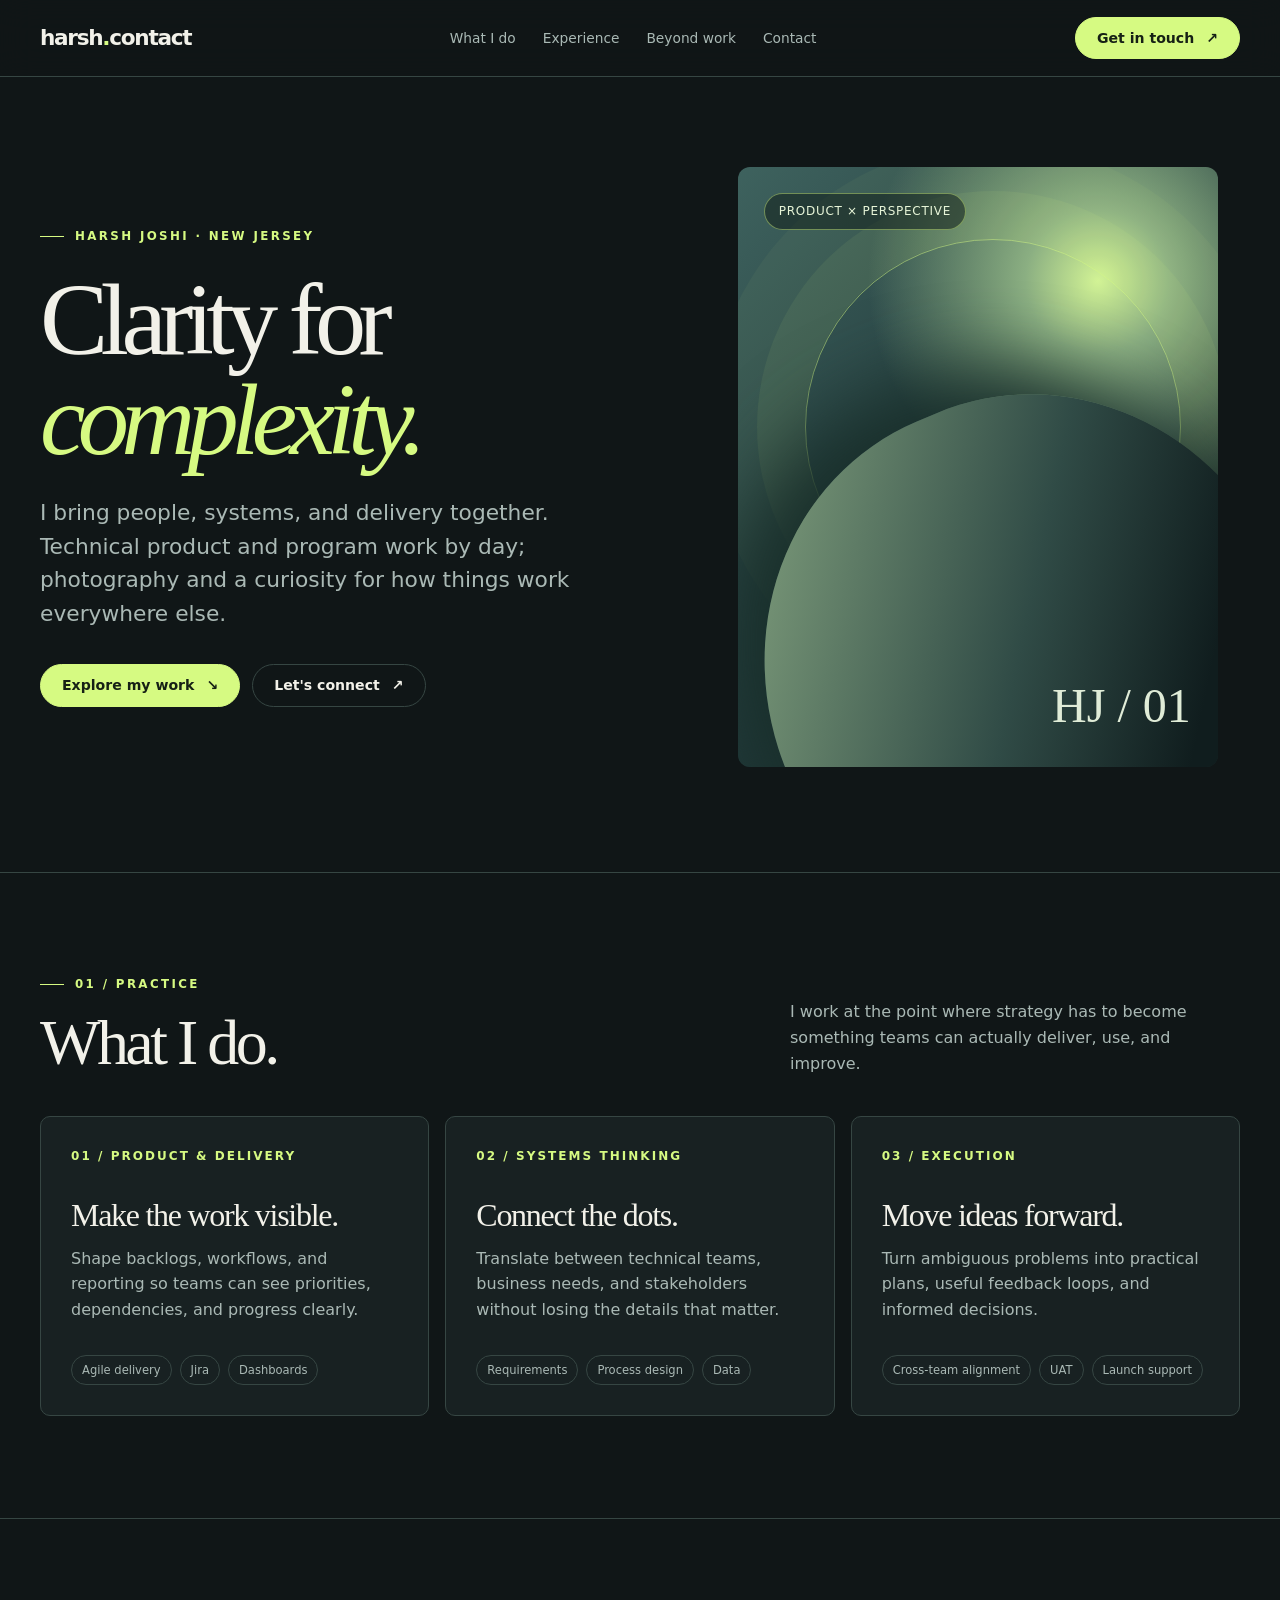
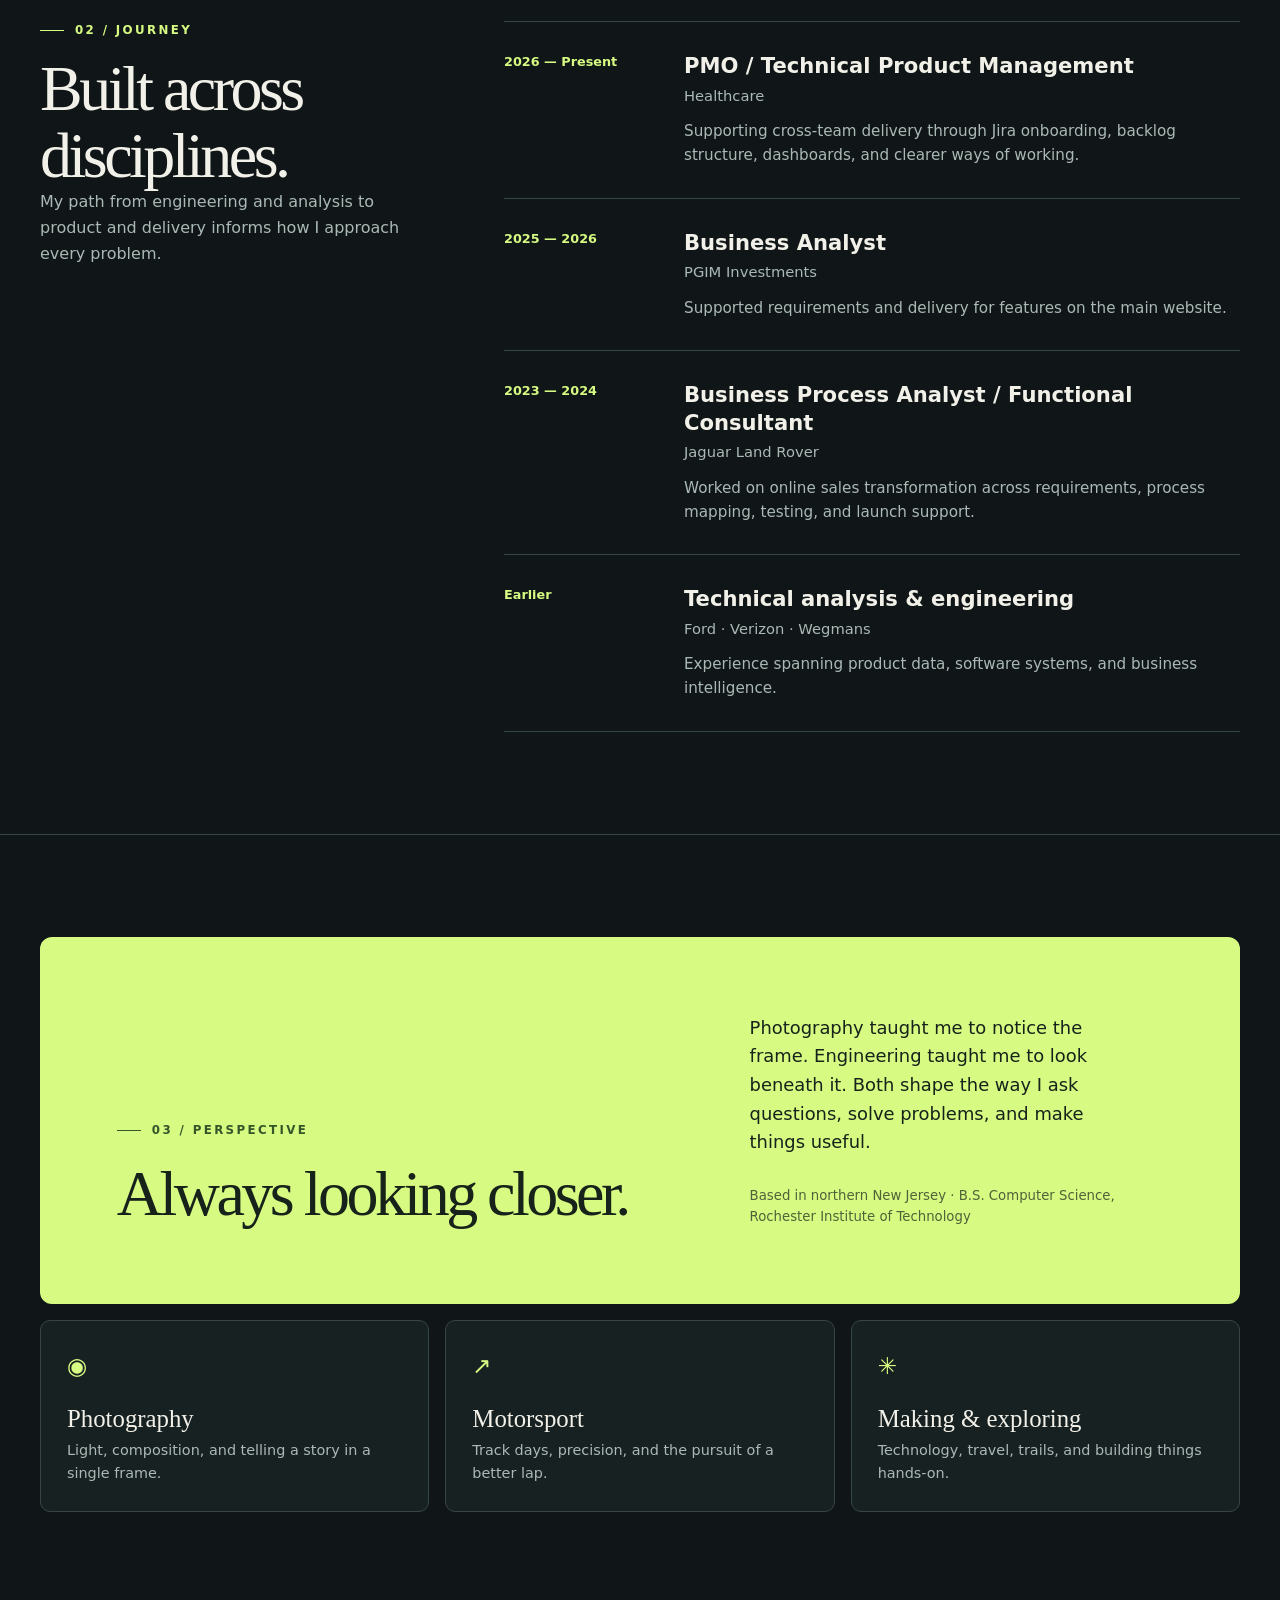
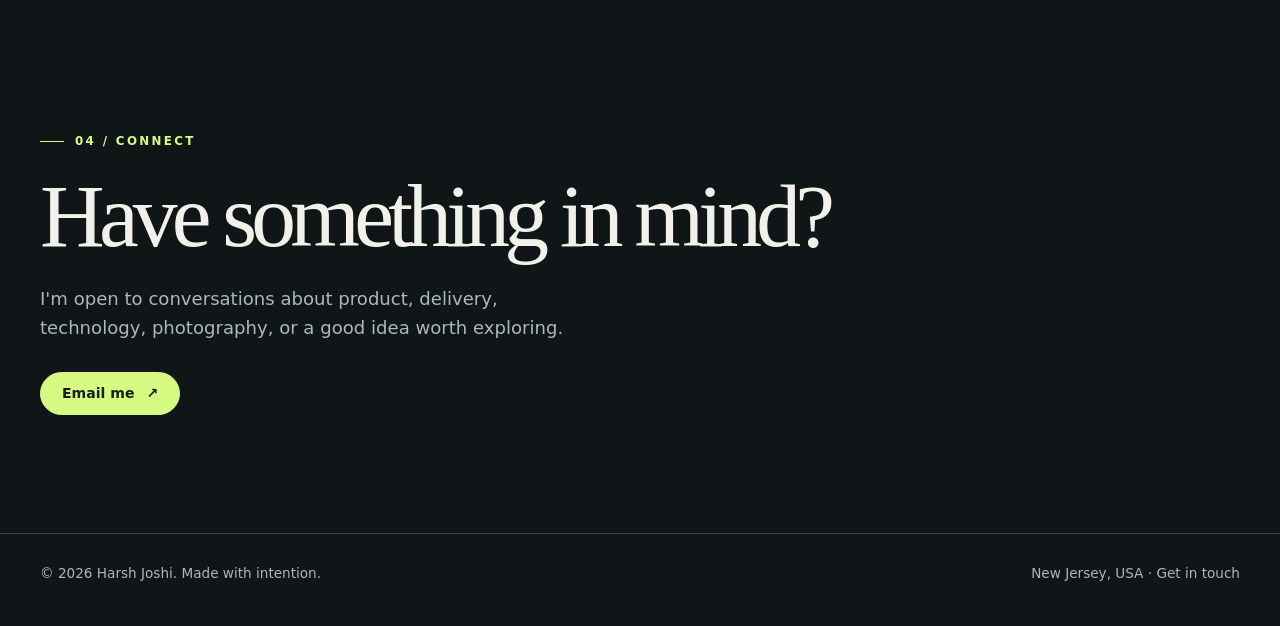
==== index.html @ be3b0f51 "Build responsive personal portfolio" ====
<!doctype html>
<html lang="en">
<head>
  <meta charset="utf-8">
  <meta name="viewport" content="width=device-width, initial-scale=1">
  <meta name="theme-color" content="#101617">
  <meta name="description" content="Harsh Joshi is a technical product and delivery professional who connects complex systems, people, and practical outcomes.">
  <meta property="og:title" content="Harsh Joshi — Product, systems & perspective">
  <meta property="og:description" content="Technical product, delivery, and a photographer's eye.">
  <meta property="og:type" content="website">
  <link rel="canonical" href="https://harsh.contact/">
  <title>Harsh Joshi — Product, systems & perspective</title>
  <style>
    :root{color-scheme:dark;--bg:#101617;--panel:#182122;--panel2:#1d2929;--ink:#f2f1e9;--muted:#aab9b5;--line:#364643;--accent:#d6fa82;--accentInk:#162015;--serif:Georgia, 'Times New Roman',serif}
    *{box-sizing:border-box}html{scroll-behavior:smooth}body{margin:0;background:var(--bg);color:var(--ink);font:16px/1.6 Inter,ui-sans-serif,system-ui,-apple-system,BlinkMacSystemFont,"Segoe UI",sans-serif}::selection{background:var(--accent);color:var(--accentInk)}
    a{color:inherit;text-decoration:none}a:focus-visible,button:focus-visible{outline:3px solid var(--accent);outline-offset:4px}button{font:inherit}.wrap{width:min(1200px,calc(100% - 48px));margin:auto}.skip{position:absolute;left:12px;top:-100px;background:var(--accent);color:var(--accentInk);padding:10px;z-index:20}.skip:focus{top:12px}
    header{position:sticky;top:0;z-index:10;background:color-mix(in srgb,var(--bg) 88%,transparent);backdrop-filter:blur(16px);border-bottom:1px solid var(--line)}.nav{height:76px;display:flex;align-items:center;justify-content:space-between;gap:24px}.brand{font-weight:800;letter-spacing:-.06em;font-size:1.35rem;white-space:nowrap}.brand span{color:var(--accent)}nav{display:flex;align-items:center;gap:27px}nav a{font-size:.86rem;color:var(--muted);transition:color .2s}nav a:hover,nav a[aria-current]{color:var(--ink)}.nav-cta,.button{display:inline-flex;align-items:center;justify-content:center;gap:12px;border:1px solid var(--accent);background:var(--accent);color:var(--accentInk);border-radius:100px;padding:12px 21px;font-size:.88rem;font-weight:750;line-height:1.2;transition:transform .2s,background .2s}.nav-cta:hover,.button:hover{transform:translateY(-2px);background:#e7ffad}.ghost{background:transparent;color:var(--ink);border-color:var(--line)}.ghost:hover{background:var(--panel2)}
    .hero{min-height:690px;display:grid;grid-template-columns:1.1fr .9fr;align-items:center;gap:7%;padding:90px 0 105px}.eyebrow{display:flex;align-items:center;gap:11px;color:var(--accent);text-transform:uppercase;font-size:.74rem;font-weight:800;letter-spacing:.2em}.eyebrow:before{content:"";width:24px;height:1px;background:currentColor}.hero h1{font-family:var(--serif);font-size:clamp(4rem,8vw,8.3rem);line-height:.97;font-weight:400;letter-spacing:-.075em;margin:24px 0 27px}.hero h1 em{color:var(--accent);font-weight:400}.lead{font-size:clamp(1.08rem,1.7vw,1.36rem);line-height:1.55;max-width:590px;color:var(--muted);margin:0 0 33px}.actions{display:flex;flex-wrap:wrap;gap:12px}.hero-art{position:relative;aspect-ratio:4/5;max-height:600px;overflow:hidden;border-radius:12px;background:radial-gradient(circle at 75% 19%,#d2f395 0,#8baf82 12%,transparent 38%),linear-gradient(135deg,#3e625e,#223a3b 55%,#172525)}.hero-art:before{content:"";position:absolute;width:78%;aspect-ratio:1;border:1px solid #d6fa8280;border-radius:50%;top:12%;left:14%;box-shadow:0 0 0 48px #d6fa8210,0 0 0 96px #d6fa820a}.hero-art:after{content:"";position:absolute;inset:38% -18% -33% 7%;transform:rotate(-23deg);border-radius:48% 48% 0 0;background:linear-gradient(125deg,#8cab85,#304b46 47%,#101d1e 72%);box-shadow:-28px -35px 80px #192f2b}.art-label{position:absolute;z-index:2;left:26px;top:26px;border:1px solid #d6fa8270;border-radius:100px;background:#14231e90;padding:8px 14px;color:#e7f5d8;font-size:.75rem;letter-spacing:.06em}.art-number{position:absolute;z-index:2;right:27px;bottom:22px;color:#e0ecd7;font-family:var(--serif);font-size:3rem}
    .section{padding:102px 0;border-top:1px solid var(--line)}.section-head{display:flex;justify-content:space-between;align-items:end;gap:30px;margin-bottom:40px}.section h2{font:400 clamp(2.9rem,5vw,5.4rem)/1.05 var(--serif);letter-spacing:-.055em;margin:15px 0 0}.section-intro{max-width:450px;color:var(--muted);margin:0}.grid{display:grid;grid-template-columns:repeat(3,1fr);gap:16px}.card{background:var(--panel);border:1px solid var(--line);border-radius:10px;padding:30px;min-height:300px;display:flex;flex-direction:column}.card .index{color:var(--accent);font-size:.75rem;letter-spacing:.17em;font-weight:800}.card h3{font:400 2rem/1.1 var(--serif);letter-spacing:-.04em;margin:32px 0 12px}.card p{color:var(--muted);margin:0}.tags{display:flex;flex-wrap:wrap;gap:8px;margin-top:auto;padding-top:22px}.tag{border:1px solid var(--line);border-radius:30px;padding:5px 10px;color:var(--muted);font-size:.72rem}
    .experience{display:grid;grid-template-columns:1fr 2fr;gap:8%}.experience .section-head{display:block}.timeline{border-top:1px solid var(--line)}.role{display:grid;grid-template-columns:160px 1fr;gap:20px;padding:30px 0;border-bottom:1px solid var(--line)}.role small{color:var(--accent);font-size:.8rem;font-weight:700}.role h3{font-size:1.32rem;line-height:1.3;margin:0 0 4px}.role .org{color:var(--muted);font-size:.92rem}.role p{color:var(--muted);margin:12px 0 0;font-size:.95rem}
    .perspective{background:#d6fa82;color:#17221a;border-radius:12px;padding:clamp(34px,6vw,80px);display:grid;grid-template-columns:1.15fr .85fr;gap:7%;align-items:end}.perspective .eyebrow{color:#36562a}.perspective h2{margin:20px 0 0}.perspective p{font-size:1.12rem;max-width:390px;margin:0}.perspective .small{font-size:.83rem;margin-top:28px;opacity:.7}.interests{display:grid;grid-template-columns:repeat(3,1fr);gap:16px;margin-top:16px}.interest{border:1px solid var(--line);border-radius:10px;padding:26px;min-height:190px;background:var(--panel)}.interest span{color:var(--accent);font-size:1.45rem}.interest h3{font:400 1.55rem var(--serif);margin:21px 0 6px}.interest p{font-size:.9rem;color:var(--muted);margin:0}
    .contact{padding:118px 0}.contact h2{font:400 clamp(3.5rem,7vw,7.5rem)/1 var(--serif);letter-spacing:-.065em;margin:20px 0 24px;max-width:800px}.contact p{color:var(--muted);max-width:530px;font-size:1.13rem;margin-bottom:29px}footer{border-top:1px solid var(--line);padding:29px 0 42px;color:var(--muted);font-size:.85rem}.foot{display:flex;justify-content:space-between;gap:20px}.foot a:hover{text-decoration:underline}.menu{display:none;background:none;border:1px solid var(--line);color:var(--ink);border-radius:6px;padding:8px 11px}
    @media(max-width:900px){.hero{grid-template-columns:1fr  .8fr;gap:4%;min-height:0}.hero h1{font-size:clamp(3.7rem,8vw,6rem)}.experience{grid-template-columns:1fr;gap:25px}.section-head{align-items:start}.grid{grid-template-columns:1fr 1fr}.grid .card:last-child{grid-column:span 2;min-height:220px}.perspective{grid-template-columns:1fr}.perspective p{max-width:650px}}
    @media(max-width:680px){.wrap{width:min(100% - 36px,1200px)}.nav{height:68px}.menu{display:block}nav{display:none;position:absolute;top:68px;left:0;right:0;background:var(--bg);padding:18px;border-bottom:1px solid var(--line);flex-direction:column;align-items:stretch;gap:0}nav.open{display:flex}nav a{padding:11px}.nav-cta{display:none}.hero{display:flex;flex-direction:column;align-items:stretch;gap:48px;padding:65px 0 75px}.hero h1{font-size:clamp(4rem,14vw,6rem)}.hero-art{width:100%;max-height:430px;aspect-ratio:1.25}.section{padding:70px 0}.section-head{display:block}.section-intro{margin-top:18px}.grid,.interests{grid-template-columns:1fr}.grid .card:last-child{grid-column:auto}.card{min-height:270px}.role{grid-template-columns:1fr;gap:5px}.perspective{padding:35px 25px}.contact{padding:82px 0}.foot{flex-direction:column}.interest{min-height:0}}
    @media(prefers-reduced-motion:reduce){html{scroll-behavior:auto}*,*:before,*:after{transition:none!important;animation:none!important}}
  </style>
</head>
<body>
  <a class="skip" href="#main">Skip to content</a>
  <header><div class="wrap nav"><a class="brand" href="#top" aria-label="Harsh Joshi home">harsh<span>.</span>contact</a><button class="menu" type="button" aria-label="Open navigation" aria-expanded="false" aria-controls="site-nav">Menu</button><nav id="site-nav" aria-label="Main navigation"><a href="#work">What I do</a><a href="#experience">Experience</a><a href="#about">Beyond work</a><a href="#contact">Contact</a></nav><a class="nav-cta" href="mailto:harshisawesome@gmail.com">Get in touch <span aria-hidden="true">↗</span></a></div></header>
  <main id="main">
    <div class="wrap hero" id="top"><div><div class="eyebrow">Harsh Joshi · New Jersey</div><h1>Clarity for<br><em>complexity.</em></h1><p class="lead">I bring people, systems, and delivery together. Technical product and program work by day; photography and a curiosity for how things work everywhere else.</p><div class="actions"><a class="button" href="#work">Explore my work <span aria-hidden="true">↘</span></a><a class="button ghost" href="#contact">Let's connect <span aria-hidden="true">↗</span></a></div></div><div class="hero-art" role="img" aria-label="Abstract green landscape of layered forms and light"><span class="art-label">PRODUCT × PERSPECTIVE</span><span class="art-number">HJ / 01</span></div></div>
    <section class="section" id="work"><div class="wrap"><div class="section-head"><div><div class="eyebrow">01 / Practice</div><h2>What I do.</h2></div><p class="section-intro">I work at the point where strategy has to become something teams can actually deliver, use, and improve.</p></div><div class="grid">
      <article class="card"><span class="index">01 / PRODUCT & DELIVERY</span><h3>Make the work visible.</h3><p>Shape backlogs, workflows, and reporting so teams can see priorities, dependencies, and progress clearly.</p><div class="tags"><span class="tag">Agile delivery</span><span class="tag">Jira</span><span class="tag">Dashboards</span></div></article>
      <article class="card"><span class="index">02 / SYSTEMS THINKING</span><h3>Connect the dots.</h3><p>Translate between technical teams, business needs, and stakeholders without losing the details that matter.</p><div class="tags"><span class="tag">Requirements</span><span class="tag">Process design</span><span class="tag">Data</span></div></article>
      <article class="card"><span class="index">03 / EXECUTION</span><h3>Move ideas forward.</h3><p>Turn ambiguous problems into practical plans, useful feedback loops, and informed decisions.</p><div class="tags"><span class="tag">Cross-team alignment</span><span class="tag">UAT</span><span class="tag">Launch support</span></div></article>
    </div></div></section>
    <section class="section" id="experience"><div class="wrap experience"><div class="section-head"><div class="eyebrow">02 / Journey</div><h2>Built across disciplines.</h2><p class="section-intro">My path from engineering and analysis to product and delivery informs how I approach every problem.</p></div><div class="timeline">
      <article class="role"><small>2026 — Present</small><div><h3>PMO / Technical Product Management</h3><div class="org">Healthcare</div><p>Supporting cross-team delivery through Jira onboarding, backlog structure, dashboards, and clearer ways of working.</p></div></article>
      <article class="role"><small>2025 — 2026</small><div><h3>Business Analyst</h3><div class="org">PGIM Investments</div><p>Supported requirements and delivery for features on the main website.</p></div></article>
      <article class="role"><small>2023 — 2024</small><div><h3>Business Process Analyst / Functional Consultant</h3><div class="org">Jaguar Land Rover</div><p>Worked on online sales transformation across requirements, process mapping, testing, and launch support.</p></div></article>
      <article class="role"><small>Earlier</small><div><h3>Technical analysis & engineering</h3><div class="org">Ford · Verizon · Wegmans</div><p>Experience spanning product data, software systems, and business intelligence.</p></div></article>
    </div></div></section>
    <section class="section" id="about"><div class="wrap"><div class="perspective"><div><div class="eyebrow">03 / Perspective</div><h2>Always looking closer.</h2></div><div><p>Photography taught me to notice the frame. Engineering taught me to look beneath it. Both shape the way I ask questions, solve problems, and make things useful.</p><p class="small">Based in northern New Jersey · B.S. Computer Science, Rochester Institute of Technology</p></div></div><div class="interests"><div class="interest"><span aria-hidden="true">◉</span><h3>Photography</h3><p>Light, composition, and telling a story in a single frame.</p></div><div class="interest"><span aria-hidden="true">↗</span><h3>Motorsport</h3><p>Track days, precision, and the pursuit of a better lap.</p></div><div class="interest"><span aria-hidden="true">✳</span><h3>Making & exploring</h3><p>Technology, travel, trails, and building things hands-on.</p></div></div></div></section>
    <section class="contact wrap" id="contact"><div class="eyebrow">04 / Connect</div><h2>Have something in mind?</h2><p>I'm open to conversations about product, delivery, technology, photography, or a good idea worth exploring.</p><a class="button" href="mailto:harshisawesome@gmail.com?subject=Hello%20Harsh">Email me <span aria-hidden="true">↗</span></a></section>
  </main>
  <footer><div class="wrap foot"><span>© <span id="year">2026</span> Harsh Joshi. Made with intention.</span><span>New Jersey, USA · <a href="mailto:harshisawesome@gmail.com">Get in touch</a></span></div></footer>
  <script>
    document.getElementById('year').textContent = new Date().getFullYear();
    const toggle = document.querySelector('.menu');
    const nav = document.querySelector('#site-nav');
    toggle.addEventListener('click', () => { const open = !nav.classList.contains('open'); nav.classList.toggle('open', open); toggle.setAttribute('aria-expanded', String(open)); toggle.setAttribute('aria-label', open ? 'Close navigation' : 'Open navigation'); });
    nav.addEventListener('click', e => { if (e.target.closest('a')) { nav.classList.remove('open'); toggle.setAttribute('aria-expanded', 'false'); toggle.setAttribute('aria-label', 'Open navigation'); } });
  </script>
</body>
</html>
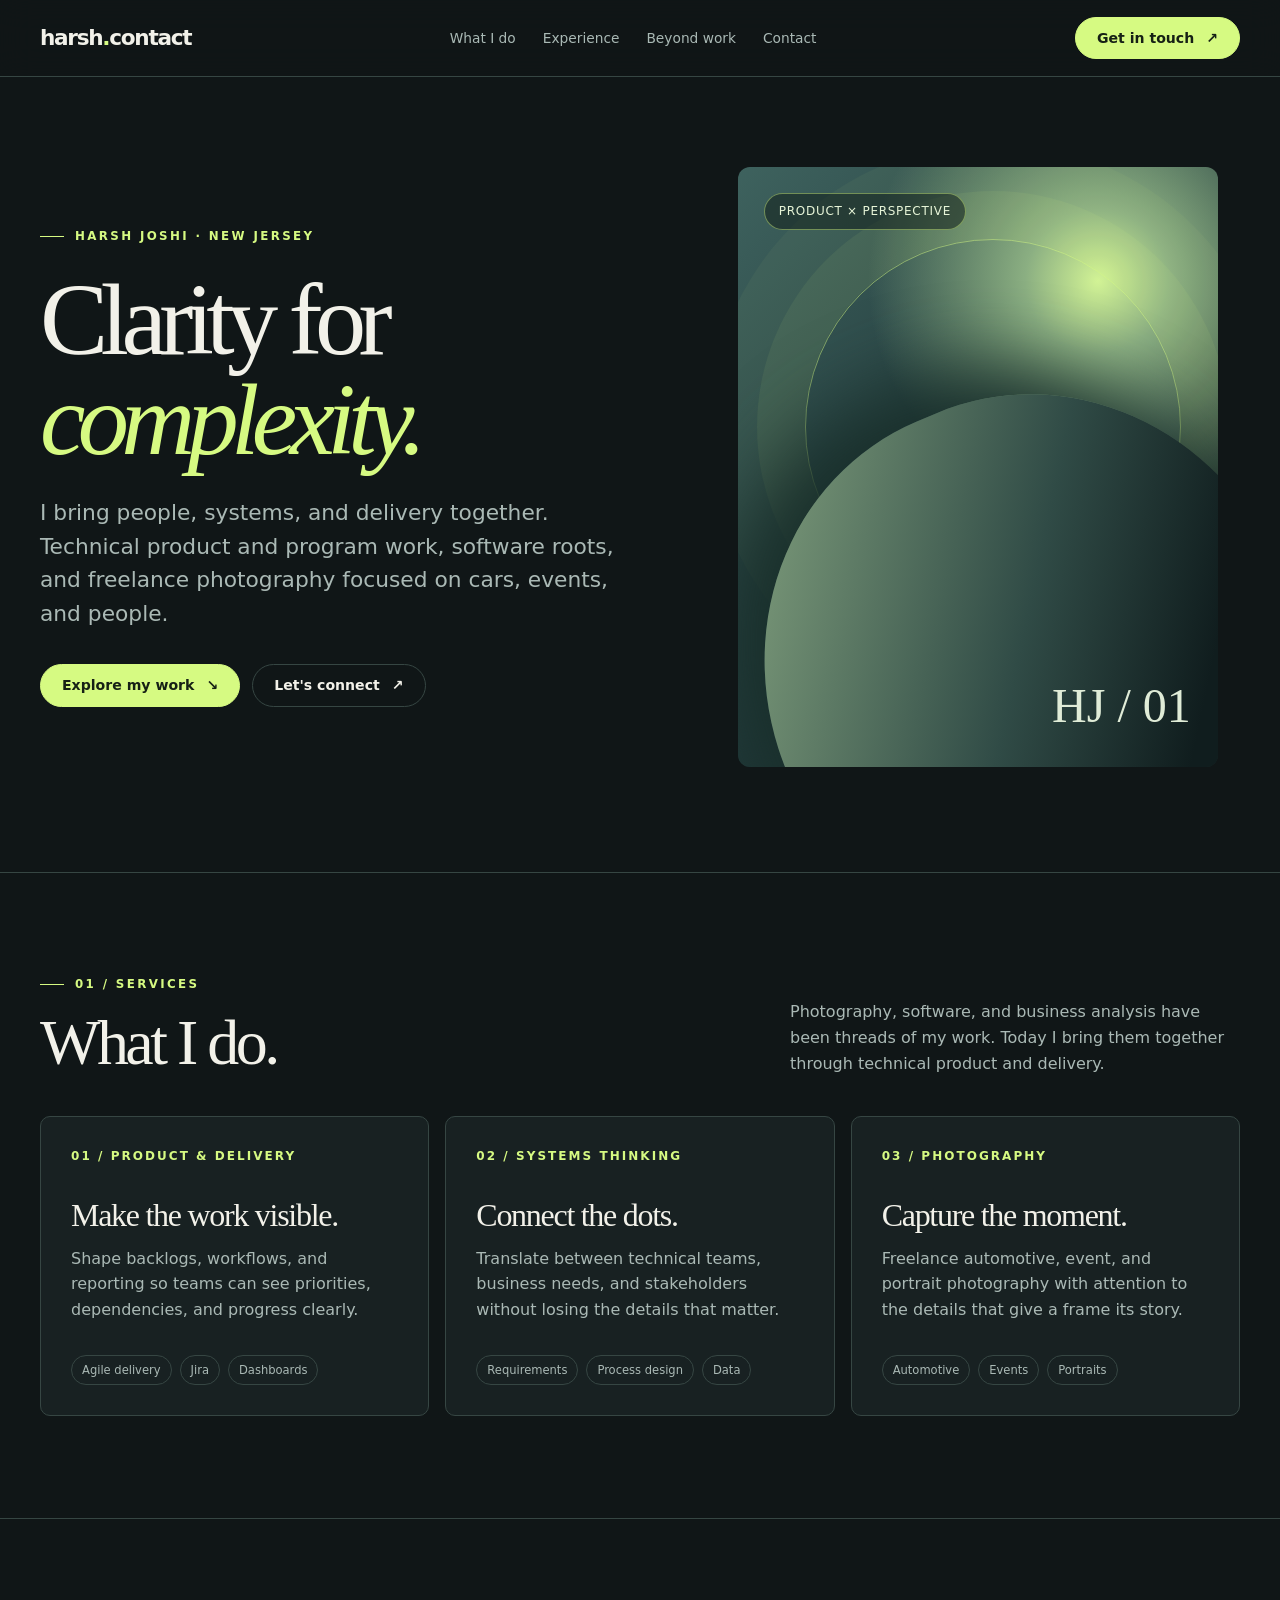
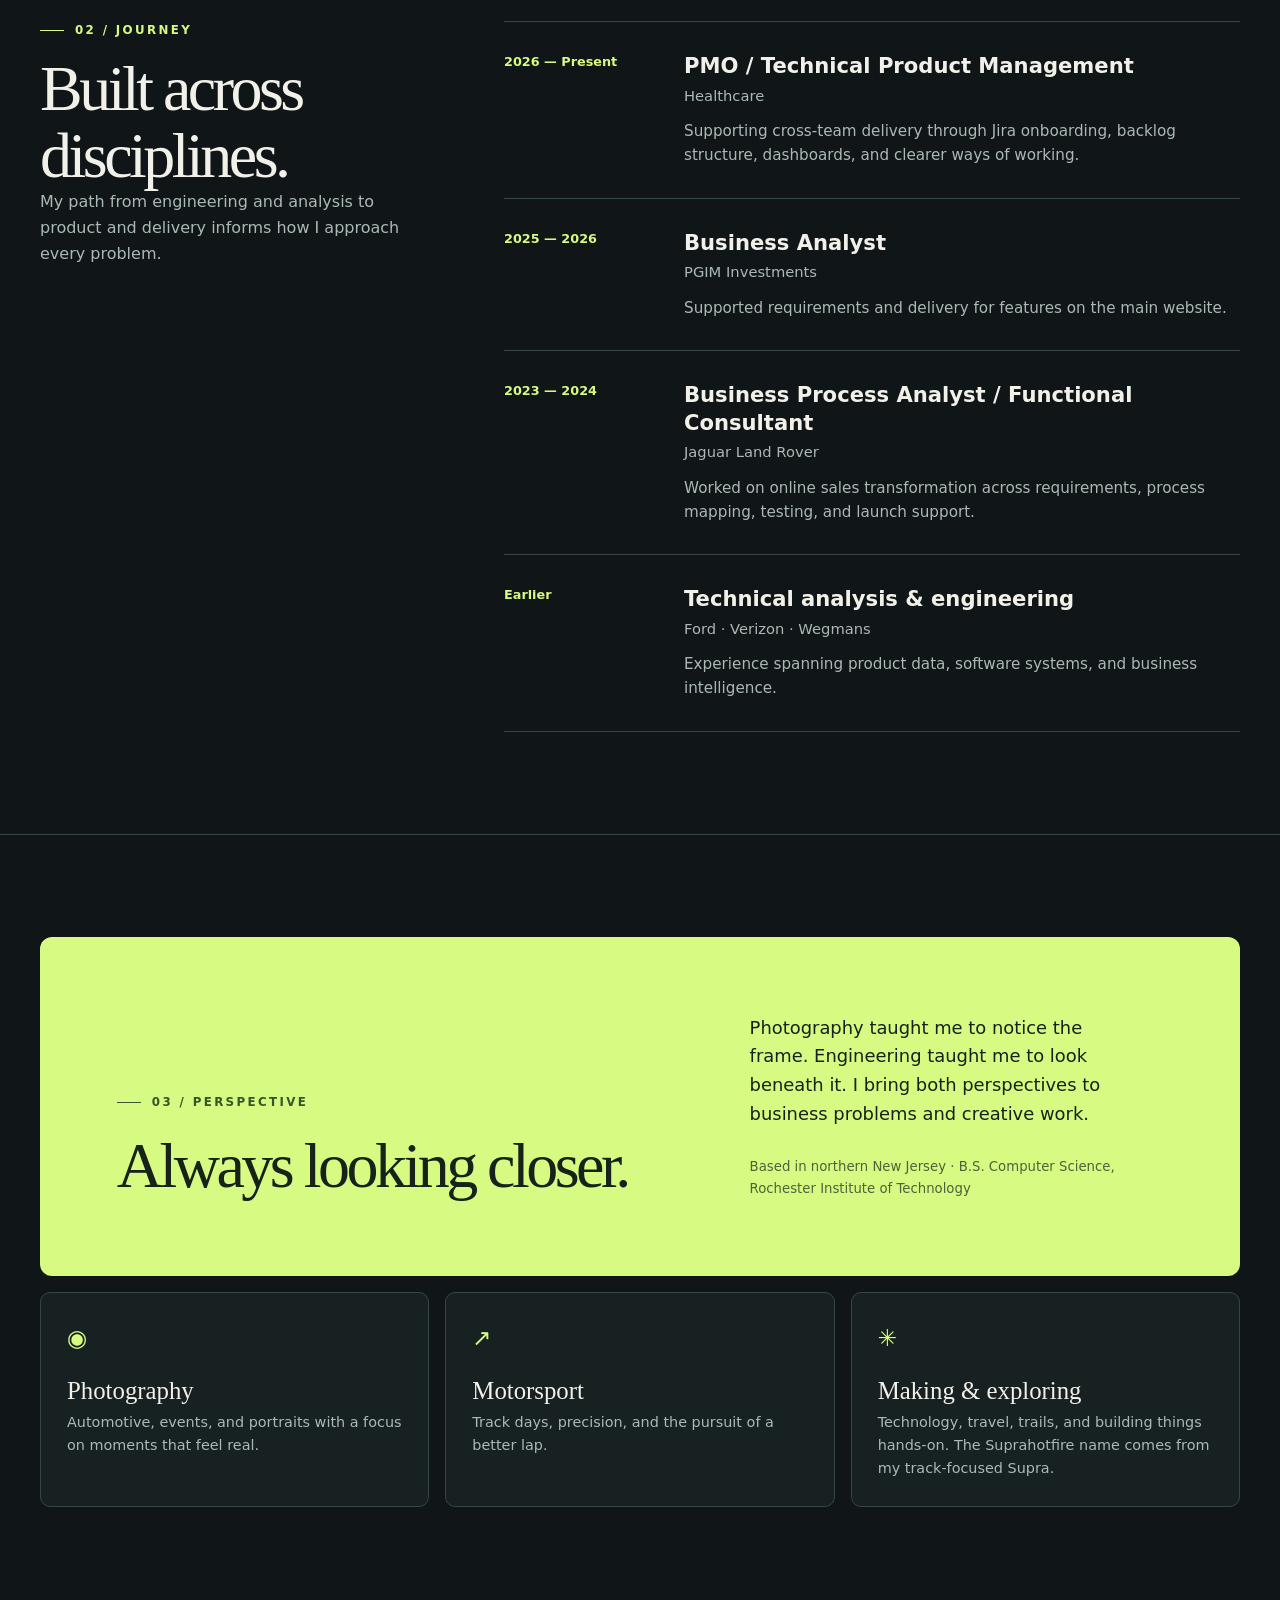
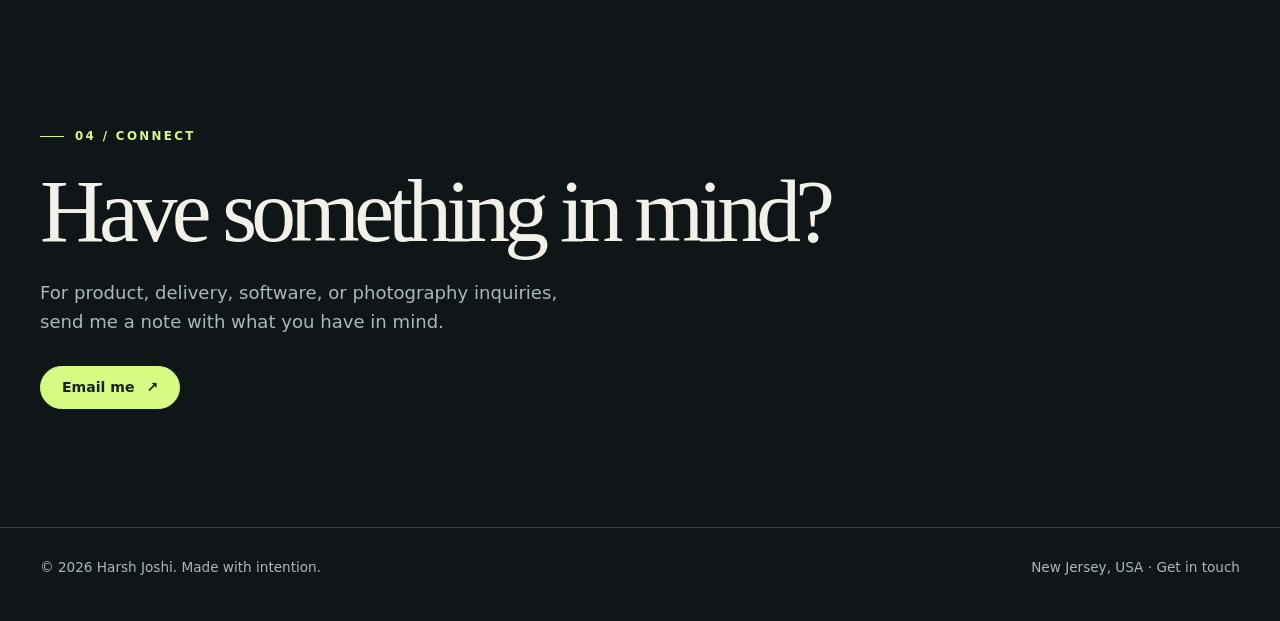
==== commit 9960188d: "Reflect existing site photography and services" ====
--- a/index.html
+++ b/index.html
@@ -29,11 +29,11 @@
   <a class="skip" href="#main">Skip to content</a>
   <header><div class="wrap nav"><a class="brand" href="#top" aria-label="Harsh Joshi home">harsh<span>.</span>contact</a><button class="menu" type="button" aria-label="Open navigation" aria-expanded="false" aria-controls="site-nav">Menu</button><nav id="site-nav" aria-label="Main navigation"><a href="#work">What I do</a><a href="#experience">Experience</a><a href="#about">Beyond work</a><a href="#contact">Contact</a></nav><a class="nav-cta" href="mailto:harshisawesome@gmail.com">Get in touch <span aria-hidden="true">↗</span></a></div></header>
   <main id="main">
-    <div class="wrap hero" id="top"><div><div class="eyebrow">Harsh Joshi · New Jersey</div><h1>Clarity for<br><em>complexity.</em></h1><p class="lead">I bring people, systems, and delivery together. Technical product and program work by day; photography and a curiosity for how things work everywhere else.</p><div class="actions"><a class="button" href="#work">Explore my work <span aria-hidden="true">↘</span></a><a class="button ghost" href="#contact">Let's connect <span aria-hidden="true">↗</span></a></div></div><div class="hero-art" role="img" aria-label="Abstract green landscape of layered forms and light"><span class="art-label">PRODUCT × PERSPECTIVE</span><span class="art-number">HJ / 01</span></div></div>
-    <section class="section" id="work"><div class="wrap"><div class="section-head"><div><div class="eyebrow">01 / Practice</div><h2>What I do.</h2></div><p class="section-intro">I work at the point where strategy has to become something teams can actually deliver, use, and improve.</p></div><div class="grid">
+    <div class="wrap hero" id="top"><div><div class="eyebrow">Harsh Joshi · New Jersey</div><h1>Clarity for<br><em>complexity.</em></h1><p class="lead">I bring people, systems, and delivery together. Technical product and program work, software roots, and freelance photography focused on cars, events, and people.</p><div class="actions"><a class="button" href="#work">Explore my work <span aria-hidden="true">↘</span></a><a class="button ghost" href="#contact">Let's connect <span aria-hidden="true">↗</span></a></div></div><div class="hero-art" role="img" aria-label="Abstract green landscape of layered forms and light"><span class="art-label">PRODUCT × PERSPECTIVE</span><span class="art-number">HJ / 01</span></div></div>
+    <section class="section" id="work"><div class="wrap"><div class="section-head"><div><div class="eyebrow">01 / Services</div><h2>What I do.</h2></div><p class="section-intro">Photography, software, and business analysis have been threads of my work. Today I bring them together through technical product and delivery.</p></div><div class="grid">
       <article class="card"><span class="index">01 / PRODUCT & DELIVERY</span><h3>Make the work visible.</h3><p>Shape backlogs, workflows, and reporting so teams can see priorities, dependencies, and progress clearly.</p><div class="tags"><span class="tag">Agile delivery</span><span class="tag">Jira</span><span class="tag">Dashboards</span></div></article>
       <article class="card"><span class="index">02 / SYSTEMS THINKING</span><h3>Connect the dots.</h3><p>Translate between technical teams, business needs, and stakeholders without losing the details that matter.</p><div class="tags"><span class="tag">Requirements</span><span class="tag">Process design</span><span class="tag">Data</span></div></article>
-      <article class="card"><span class="index">03 / EXECUTION</span><h3>Move ideas forward.</h3><p>Turn ambiguous problems into practical plans, useful feedback loops, and informed decisions.</p><div class="tags"><span class="tag">Cross-team alignment</span><span class="tag">UAT</span><span class="tag">Launch support</span></div></article>
+      <article class="card"><span class="index">03 / PHOTOGRAPHY</span><h3>Capture the moment.</h3><p>Freelance automotive, event, and portrait photography with attention to the details that give a frame its story.</p><div class="tags"><span class="tag">Automotive</span><span class="tag">Events</span><span class="tag">Portraits</span></div></article>
     </div></div></section>
     <section class="section" id="experience"><div class="wrap experience"><div class="section-head"><div class="eyebrow">02 / Journey</div><h2>Built across disciplines.</h2><p class="section-intro">My path from engineering and analysis to product and delivery informs how I approach every problem.</p></div><div class="timeline">
       <article class="role"><small>2026 — Present</small><div><h3>PMO / Technical Product Management</h3><div class="org">Healthcare</div><p>Supporting cross-team delivery through Jira onboarding, backlog structure, dashboards, and clearer ways of working.</p></div></article>
@@ -41,8 +41,8 @@
       <article class="role"><small>2023 — 2024</small><div><h3>Business Process Analyst / Functional Consultant</h3><div class="org">Jaguar Land Rover</div><p>Worked on online sales transformation across requirements, process mapping, testing, and launch support.</p></div></article>
       <article class="role"><small>Earlier</small><div><h3>Technical analysis & engineering</h3><div class="org">Ford · Verizon · Wegmans</div><p>Experience spanning product data, software systems, and business intelligence.</p></div></article>
     </div></div></section>
-    <section class="section" id="about"><div class="wrap"><div class="perspective"><div><div class="eyebrow">03 / Perspective</div><h2>Always looking closer.</h2></div><div><p>Photography taught me to notice the frame. Engineering taught me to look beneath it. Both shape the way I ask questions, solve problems, and make things useful.</p><p class="small">Based in northern New Jersey · B.S. Computer Science, Rochester Institute of Technology</p></div></div><div class="interests"><div class="interest"><span aria-hidden="true">◉</span><h3>Photography</h3><p>Light, composition, and telling a story in a single frame.</p></div><div class="interest"><span aria-hidden="true">↗</span><h3>Motorsport</h3><p>Track days, precision, and the pursuit of a better lap.</p></div><div class="interest"><span aria-hidden="true">✳</span><h3>Making & exploring</h3><p>Technology, travel, trails, and building things hands-on.</p></div></div></div></section>
-    <section class="contact wrap" id="contact"><div class="eyebrow">04 / Connect</div><h2>Have something in mind?</h2><p>I'm open to conversations about product, delivery, technology, photography, or a good idea worth exploring.</p><a class="button" href="mailto:harshisawesome@gmail.com?subject=Hello%20Harsh">Email me <span aria-hidden="true">↗</span></a></section>
+    <section class="section" id="about"><div class="wrap"><div class="perspective"><div><div class="eyebrow">03 / Perspective</div><h2>Always looking closer.</h2></div><div><p>Photography taught me to notice the frame. Engineering taught me to look beneath it. I bring both perspectives to business problems and creative work.</p><p class="small">Based in northern New Jersey · B.S. Computer Science, Rochester Institute of Technology</p></div></div><div class="interests"><div class="interest"><span aria-hidden="true">◉</span><h3>Photography</h3><p>Automotive, events, and portraits with a focus on moments that feel real.</p></div><div class="interest"><span aria-hidden="true">↗</span><h3>Motorsport</h3><p>Track days, precision, and the pursuit of a better lap.</p></div><div class="interest"><span aria-hidden="true">✳</span><h3>Making & exploring</h3><p>Technology, travel, trails, and building things hands-on. The Suprahotfire name comes from my track-focused Supra.</p></div></div></div></section>
+    <section class="contact wrap" id="contact"><div class="eyebrow">04 / Connect</div><h2>Have something in mind?</h2><p>For product, delivery, software, or photography inquiries, send me a note with what you have in mind.</p><a class="button" href="mailto:harshisawesome@gmail.com?subject=Hello%20Harsh">Email me <span aria-hidden="true">↗</span></a></section>
   </main>
   <footer><div class="wrap foot"><span>© <span id="year">2026</span> Harsh Joshi. Made with intention.</span><span>New Jersey, USA · <a href="mailto:harshisawesome@gmail.com">Get in touch</a></span></div></footer>
   <script>
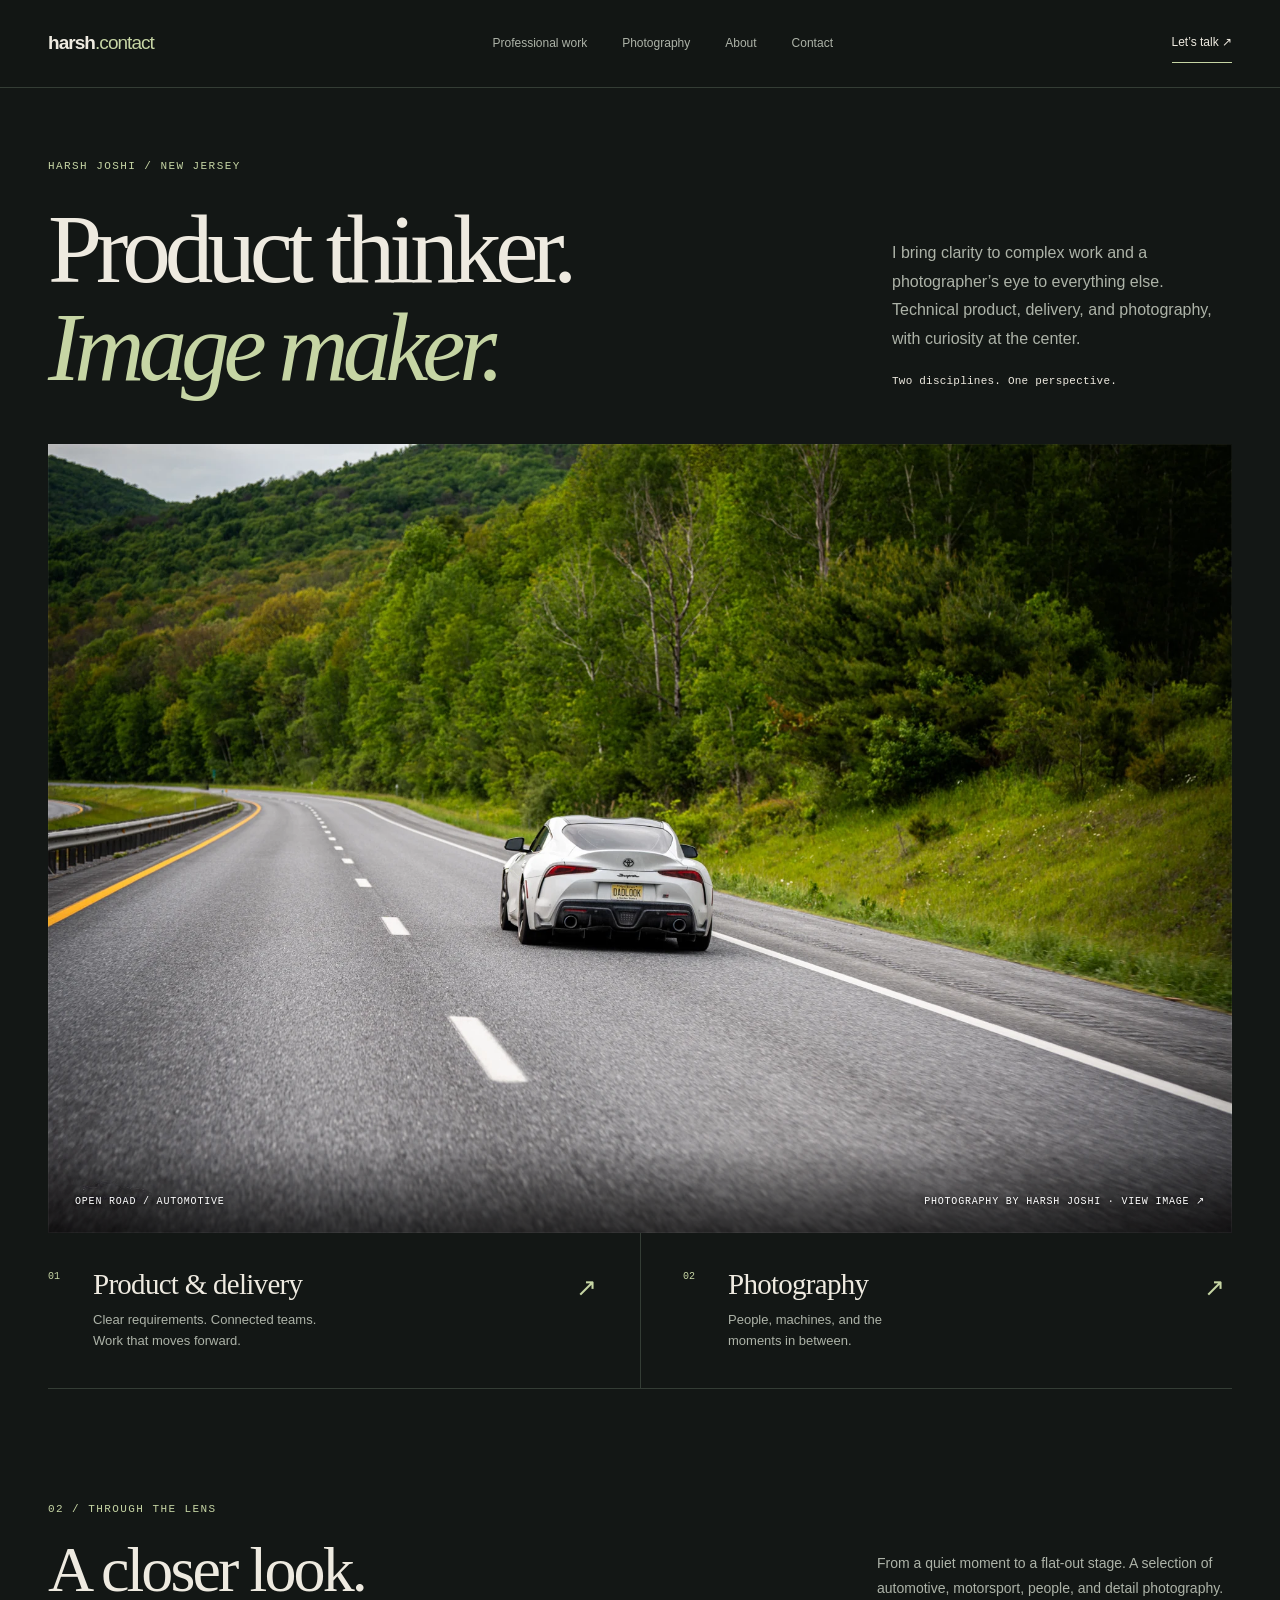
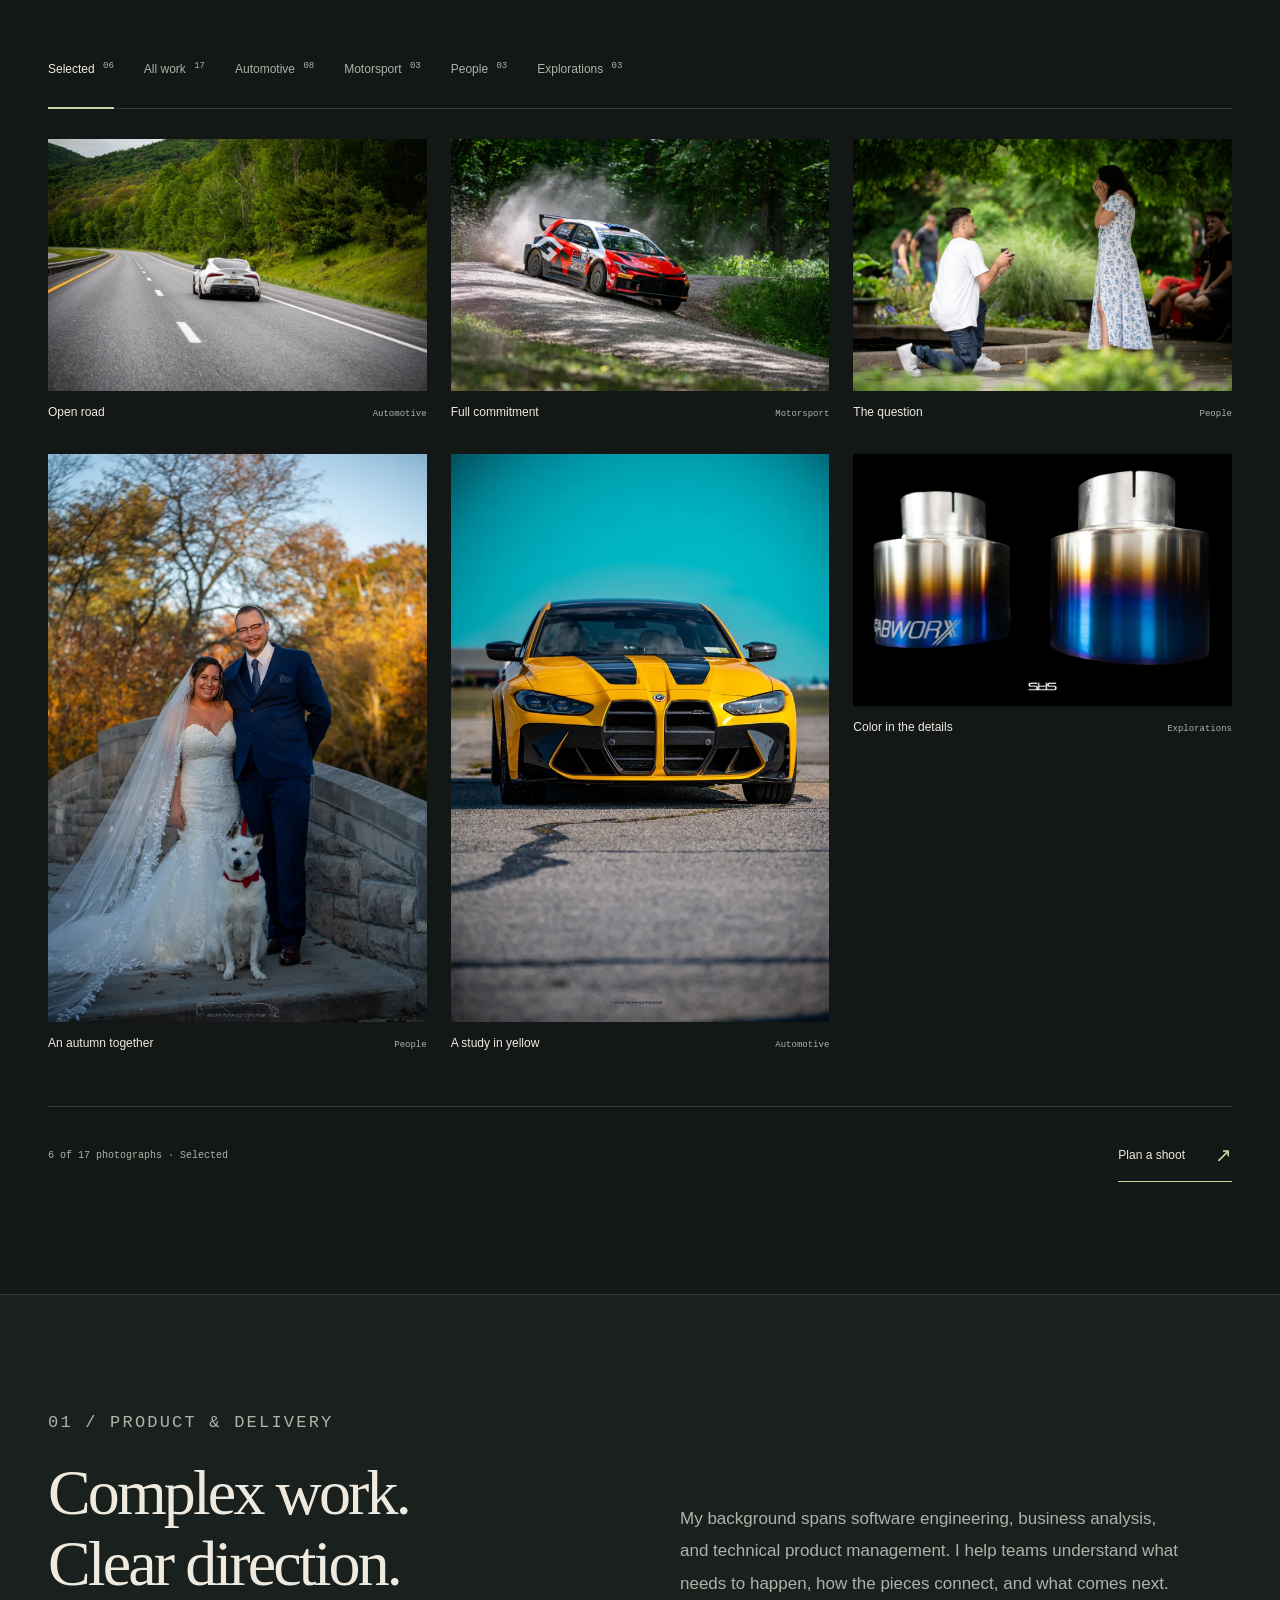
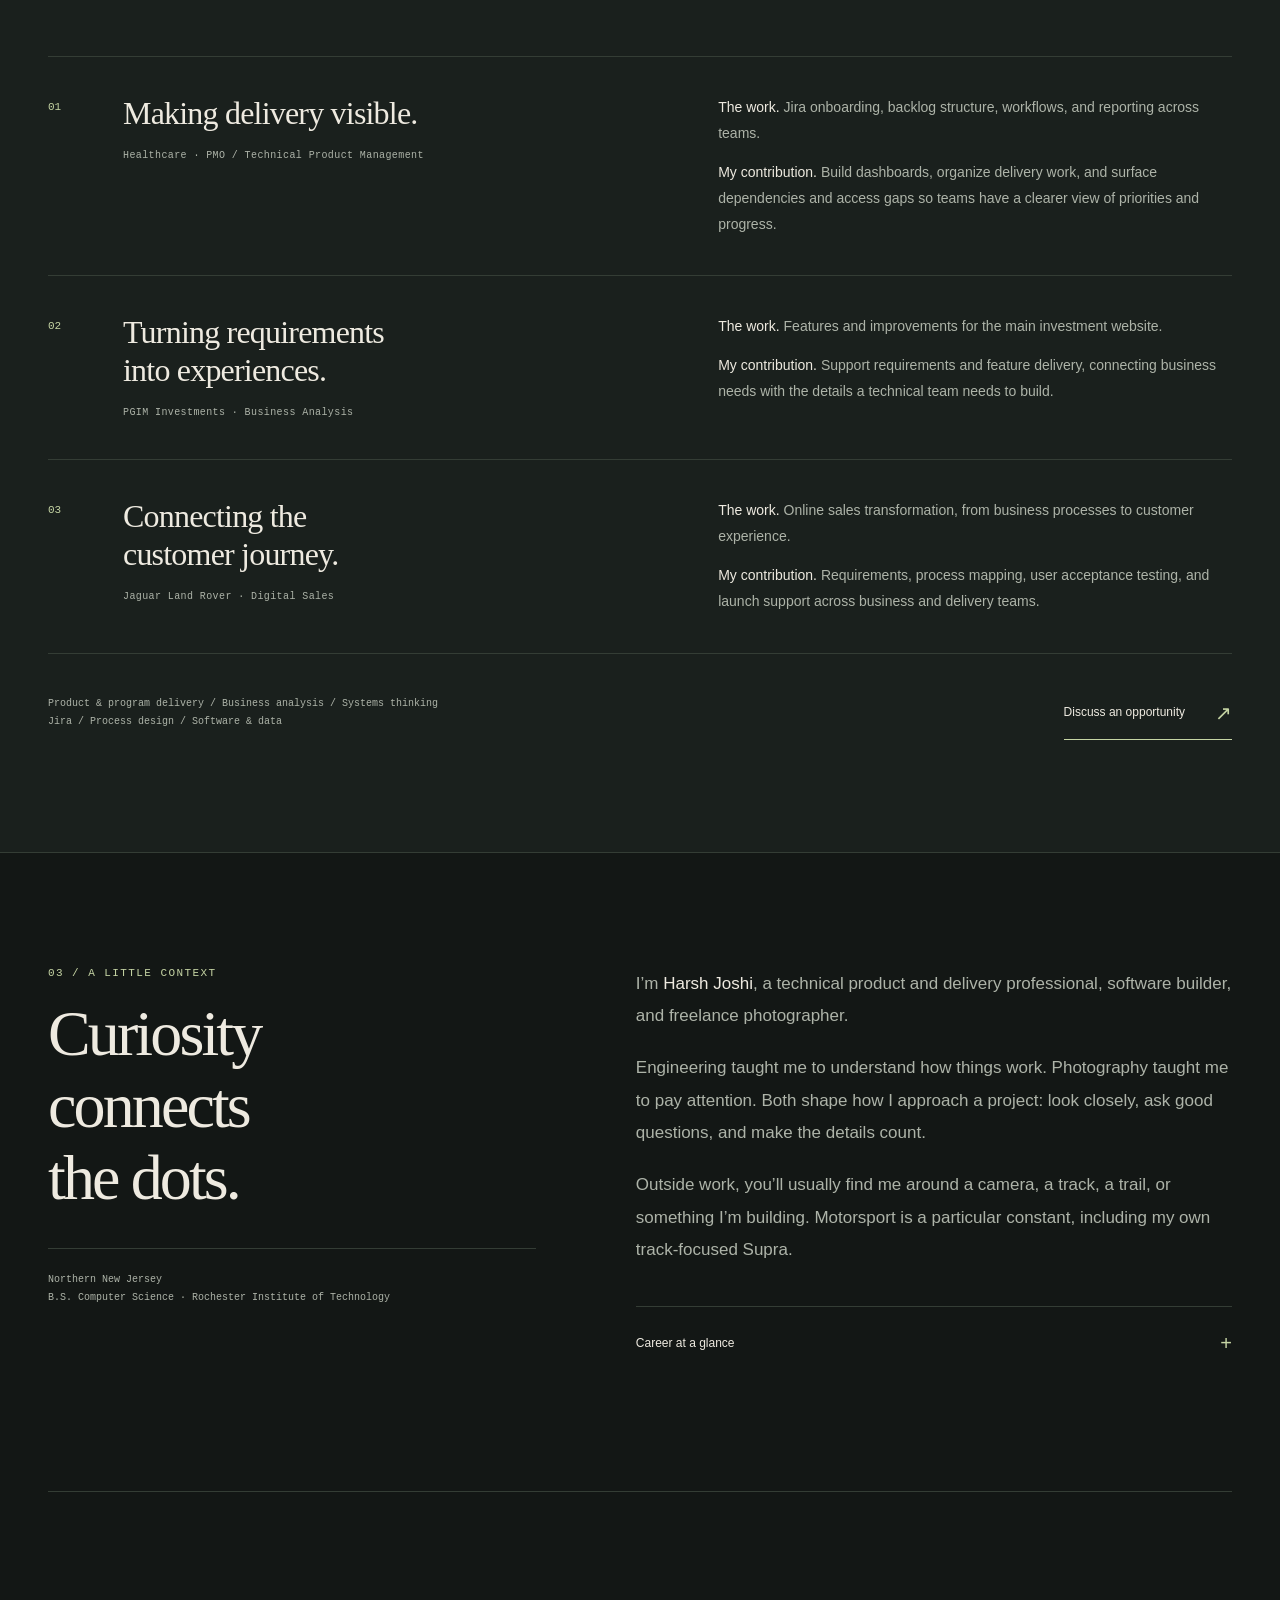
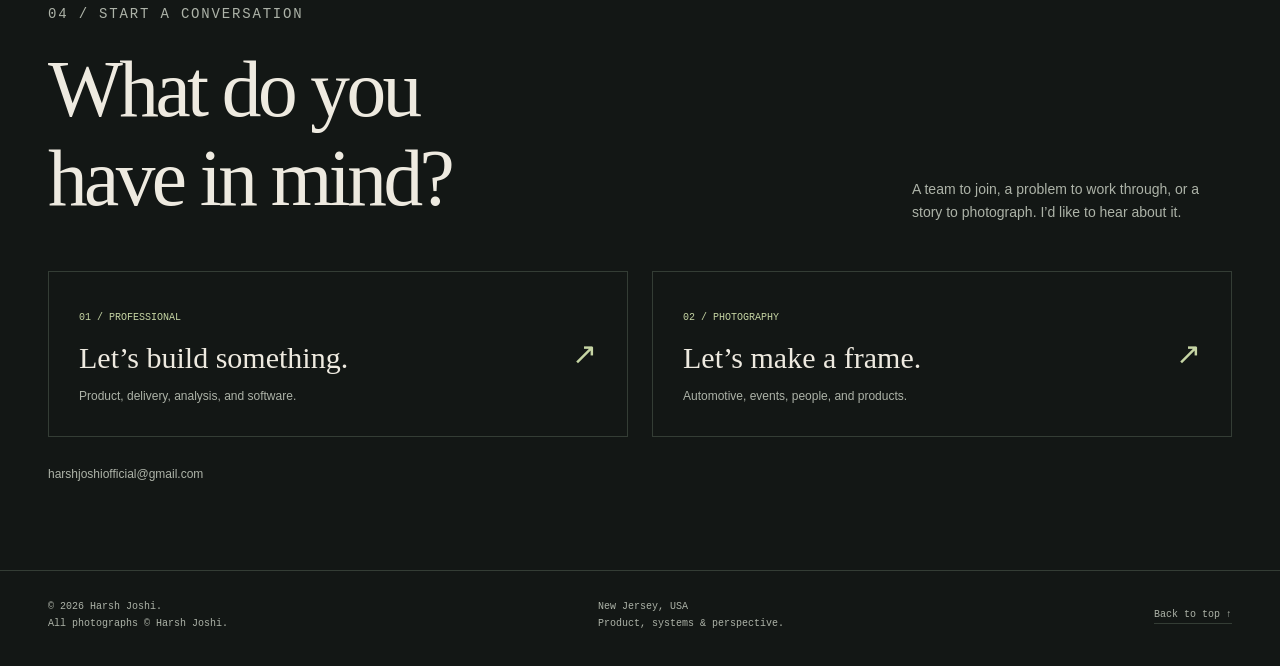
==== commit e50dee70: "Redesign portfolio with professional work and photography galleries" ====
--- a/index.html
+++ b/index.html
@@ -3,54 +3,204 @@
 <head>
   <meta charset="utf-8">
   <meta name="viewport" content="width=device-width, initial-scale=1">
-  <meta name="theme-color" content="#101617">
-  <meta name="description" content="Harsh Joshi is a technical product and delivery professional who connects complex systems, people, and practical outcomes.">
-  <meta property="og:title" content="Harsh Joshi — Product, systems & perspective">
-  <meta property="og:description" content="Technical product, delivery, and a photographer's eye.">
+  <meta name="theme-color" content="#131715">
+  <meta name="description" content="Harsh Joshi — technical product and delivery professional, and freelance photographer in New Jersey. Explore professional work, automotive photography, motorsport, and people.">
+  <meta property="og:title" content="Harsh Joshi — Product thinker. Image maker.">
+  <meta property="og:description" content="Technical product, systems, and photography. Two sides of the same perspective. Based in New Jersey.">
   <meta property="og:type" content="website">
+  <meta property="og:url" content="https://harsh.contact/">
+  <meta property="og:image" content="https://harsh.contact/assets/social.jpg">
+  <meta property="og:image:alt" content="A white Toyota Supra on a winding road through green hills, photographed by Harsh Joshi.">
+  <meta name="twitter:card" content="summary_large_image">
   <link rel="canonical" href="https://harsh.contact/">
-  <title>Harsh Joshi — Product, systems & perspective</title>
-  <style>
-    :root{color-scheme:dark;--bg:#101617;--panel:#182122;--panel2:#1d2929;--ink:#f2f1e9;--muted:#aab9b5;--line:#364643;--accent:#d6fa82;--accentInk:#162015;--serif:Georgia, 'Times New Roman',serif}
-    *{box-sizing:border-box}html{scroll-behavior:smooth}body{margin:0;background:var(--bg);color:var(--ink);font:16px/1.6 Inter,ui-sans-serif,system-ui,-apple-system,BlinkMacSystemFont,"Segoe UI",sans-serif}::selection{background:var(--accent);color:var(--accentInk)}
-    a{color:inherit;text-decoration:none}a:focus-visible,button:focus-visible{outline:3px solid var(--accent);outline-offset:4px}button{font:inherit}.wrap{width:min(1200px,calc(100% - 48px));margin:auto}.skip{position:absolute;left:12px;top:-100px;background:var(--accent);color:var(--accentInk);padding:10px;z-index:20}.skip:focus{top:12px}
-    header{position:sticky;top:0;z-index:10;background:color-mix(in srgb,var(--bg) 88%,transparent);backdrop-filter:blur(16px);border-bottom:1px solid var(--line)}.nav{height:76px;display:flex;align-items:center;justify-content:space-between;gap:24px}.brand{font-weight:800;letter-spacing:-.06em;font-size:1.35rem;white-space:nowrap}.brand span{color:var(--accent)}nav{display:flex;align-items:center;gap:27px}nav a{font-size:.86rem;color:var(--muted);transition:color .2s}nav a:hover,nav a[aria-current]{color:var(--ink)}.nav-cta,.button{display:inline-flex;align-items:center;justify-content:center;gap:12px;border:1px solid var(--accent);background:var(--accent);color:var(--accentInk);border-radius:100px;padding:12px 21px;font-size:.88rem;font-weight:750;line-height:1.2;transition:transform .2s,background .2s}.nav-cta:hover,.button:hover{transform:translateY(-2px);background:#e7ffad}.ghost{background:transparent;color:var(--ink);border-color:var(--line)}.ghost:hover{background:var(--panel2)}
-    .hero{min-height:690px;display:grid;grid-template-columns:1.1fr .9fr;align-items:center;gap:7%;padding:90px 0 105px}.eyebrow{display:flex;align-items:center;gap:11px;color:var(--accent);text-transform:uppercase;font-size:.74rem;font-weight:800;letter-spacing:.2em}.eyebrow:before{content:"";width:24px;height:1px;background:currentColor}.hero h1{font-family:var(--serif);font-size:clamp(4rem,8vw,8.3rem);line-height:.97;font-weight:400;letter-spacing:-.075em;margin:24px 0 27px}.hero h1 em{color:var(--accent);font-weight:400}.lead{font-size:clamp(1.08rem,1.7vw,1.36rem);line-height:1.55;max-width:590px;color:var(--muted);margin:0 0 33px}.actions{display:flex;flex-wrap:wrap;gap:12px}.hero-art{position:relative;aspect-ratio:4/5;max-height:600px;overflow:hidden;border-radius:12px;background:radial-gradient(circle at 75% 19%,#d2f395 0,#8baf82 12%,transparent 38%),linear-gradient(135deg,#3e625e,#223a3b 55%,#172525)}.hero-art:before{content:"";position:absolute;width:78%;aspect-ratio:1;border:1px solid #d6fa8280;border-radius:50%;top:12%;left:14%;box-shadow:0 0 0 48px #d6fa8210,0 0 0 96px #d6fa820a}.hero-art:after{content:"";position:absolute;inset:38% -18% -33% 7%;transform:rotate(-23deg);border-radius:48% 48% 0 0;background:linear-gradient(125deg,#8cab85,#304b46 47%,#101d1e 72%);box-shadow:-28px -35px 80px #192f2b}.art-label{position:absolute;z-index:2;left:26px;top:26px;border:1px solid #d6fa8270;border-radius:100px;background:#14231e90;padding:8px 14px;color:#e7f5d8;font-size:.75rem;letter-spacing:.06em}.art-number{position:absolute;z-index:2;right:27px;bottom:22px;color:#e0ecd7;font-family:var(--serif);font-size:3rem}
-    .section{padding:102px 0;border-top:1px solid var(--line)}.section-head{display:flex;justify-content:space-between;align-items:end;gap:30px;margin-bottom:40px}.section h2{font:400 clamp(2.9rem,5vw,5.4rem)/1.05 var(--serif);letter-spacing:-.055em;margin:15px 0 0}.section-intro{max-width:450px;color:var(--muted);margin:0}.grid{display:grid;grid-template-columns:repeat(3,1fr);gap:16px}.card{background:var(--panel);border:1px solid var(--line);border-radius:10px;padding:30px;min-height:300px;display:flex;flex-direction:column}.card .index{color:var(--accent);font-size:.75rem;letter-spacing:.17em;font-weight:800}.card h3{font:400 2rem/1.1 var(--serif);letter-spacing:-.04em;margin:32px 0 12px}.card p{color:var(--muted);margin:0}.tags{display:flex;flex-wrap:wrap;gap:8px;margin-top:auto;padding-top:22px}.tag{border:1px solid var(--line);border-radius:30px;padding:5px 10px;color:var(--muted);font-size:.72rem}
-    .experience{display:grid;grid-template-columns:1fr 2fr;gap:8%}.experience .section-head{display:block}.timeline{border-top:1px solid var(--line)}.role{display:grid;grid-template-columns:160px 1fr;gap:20px;padding:30px 0;border-bottom:1px solid var(--line)}.role small{color:var(--accent);font-size:.8rem;font-weight:700}.role h3{font-size:1.32rem;line-height:1.3;margin:0 0 4px}.role .org{color:var(--muted);font-size:.92rem}.role p{color:var(--muted);margin:12px 0 0;font-size:.95rem}
-    .perspective{background:#d6fa82;color:#17221a;border-radius:12px;padding:clamp(34px,6vw,80px);display:grid;grid-template-columns:1.15fr .85fr;gap:7%;align-items:end}.perspective .eyebrow{color:#36562a}.perspective h2{margin:20px 0 0}.perspective p{font-size:1.12rem;max-width:390px;margin:0}.perspective .small{font-size:.83rem;margin-top:28px;opacity:.7}.interests{display:grid;grid-template-columns:repeat(3,1fr);gap:16px;margin-top:16px}.interest{border:1px solid var(--line);border-radius:10px;padding:26px;min-height:190px;background:var(--panel)}.interest span{color:var(--accent);font-size:1.45rem}.interest h3{font:400 1.55rem var(--serif);margin:21px 0 6px}.interest p{font-size:.9rem;color:var(--muted);margin:0}
-    .contact{padding:118px 0}.contact h2{font:400 clamp(3.5rem,7vw,7.5rem)/1 var(--serif);letter-spacing:-.065em;margin:20px 0 24px;max-width:800px}.contact p{color:var(--muted);max-width:530px;font-size:1.13rem;margin-bottom:29px}footer{border-top:1px solid var(--line);padding:29px 0 42px;color:var(--muted);font-size:.85rem}.foot{display:flex;justify-content:space-between;gap:20px}.foot a:hover{text-decoration:underline}.menu{display:none;background:none;border:1px solid var(--line);color:var(--ink);border-radius:6px;padding:8px 11px}
-    @media(max-width:900px){.hero{grid-template-columns:1fr  .8fr;gap:4%;min-height:0}.hero h1{font-size:clamp(3.7rem,8vw,6rem)}.experience{grid-template-columns:1fr;gap:25px}.section-head{align-items:start}.grid{grid-template-columns:1fr 1fr}.grid .card:last-child{grid-column:span 2;min-height:220px}.perspective{grid-template-columns:1fr}.perspective p{max-width:650px}}
-    @media(max-width:680px){.wrap{width:min(100% - 36px,1200px)}.nav{height:68px}.menu{display:block}nav{display:none;position:absolute;top:68px;left:0;right:0;background:var(--bg);padding:18px;border-bottom:1px solid var(--line);flex-direction:column;align-items:stretch;gap:0}nav.open{display:flex}nav a{padding:11px}.nav-cta{display:none}.hero{display:flex;flex-direction:column;align-items:stretch;gap:48px;padding:65px 0 75px}.hero h1{font-size:clamp(4rem,14vw,6rem)}.hero-art{width:100%;max-height:430px;aspect-ratio:1.25}.section{padding:70px 0}.section-head{display:block}.section-intro{margin-top:18px}.grid,.interests{grid-template-columns:1fr}.grid .card:last-child{grid-column:auto}.card{min-height:270px}.role{grid-template-columns:1fr;gap:5px}.perspective{padding:35px 25px}.contact{padding:82px 0}.foot{flex-direction:column}.interest{min-height:0}}
-    @media(prefers-reduced-motion:reduce){html{scroll-behavior:auto}*,*:before,*:after{transition:none!important;animation:none!important}}
-  </style>
+  <link rel="icon" href="assets/favicon.svg" type="image/svg+xml">
+  <link rel="stylesheet" href="assets/styles.css">
+  <title>Harsh Joshi — Product thinker. Image maker.</title>
+  <script src="assets/site.js" defer></script>
 </head>
 <body>
   <a class="skip" href="#main">Skip to content</a>
-  <header><div class="wrap nav"><a class="brand" href="#top" aria-label="Harsh Joshi home">harsh<span>.</span>contact</a><button class="menu" type="button" aria-label="Open navigation" aria-expanded="false" aria-controls="site-nav">Menu</button><nav id="site-nav" aria-label="Main navigation"><a href="#work">What I do</a><a href="#experience">Experience</a><a href="#about">Beyond work</a><a href="#contact">Contact</a></nav><a class="nav-cta" href="mailto:harshisawesome@gmail.com">Get in touch <span aria-hidden="true">↗</span></a></div></header>
+  <header class="site-header">
+    <div class="wrap header-inner">
+      <a class="wordmark" href="#top" aria-label="Harsh Joshi home">harsh<span>.contact</span></a>
+      <button class="menu-toggle" type="button" aria-label="Open navigation" aria-expanded="false" aria-controls="site-nav">Menu <span aria-hidden="true">+</span></button>
+      <nav class="site-nav" id="site-nav" aria-label="Main navigation">
+        <a href="#work">Professional work</a><a href="#photography">Photography</a><a href="#about">About</a><a href="#contact">Contact</a>
+      </nav>
+      <a class="nav-contact" href="mailto:harshjoshiofficial@gmail.com">Let’s talk <span aria-hidden="true">↗</span></a>
+    </div>
+  </header>
   <main id="main">
-    <div class="wrap hero" id="top"><div><div class="eyebrow">Harsh Joshi · New Jersey</div><h1>Clarity for<br><em>complexity.</em></h1><p class="lead">I bring people, systems, and delivery together. Technical product and program work, software roots, and freelance photography focused on cars, events, and people.</p><div class="actions"><a class="button" href="#work">Explore my work <span aria-hidden="true">↘</span></a><a class="button ghost" href="#contact">Let's connect <span aria-hidden="true">↗</span></a></div></div><div class="hero-art" role="img" aria-label="Abstract green landscape of layered forms and light"><span class="art-label">PRODUCT × PERSPECTIVE</span><span class="art-number">HJ / 01</span></div></div>
-    <section class="section" id="work"><div class="wrap"><div class="section-head"><div><div class="eyebrow">01 / Services</div><h2>What I do.</h2></div><p class="section-intro">Photography, software, and business analysis have been threads of my work. Today I bring them together through technical product and delivery.</p></div><div class="grid">
-      <article class="card"><span class="index">01 / PRODUCT & DELIVERY</span><h3>Make the work visible.</h3><p>Shape backlogs, workflows, and reporting so teams can see priorities, dependencies, and progress clearly.</p><div class="tags"><span class="tag">Agile delivery</span><span class="tag">Jira</span><span class="tag">Dashboards</span></div></article>
-      <article class="card"><span class="index">02 / SYSTEMS THINKING</span><h3>Connect the dots.</h3><p>Translate between technical teams, business needs, and stakeholders without losing the details that matter.</p><div class="tags"><span class="tag">Requirements</span><span class="tag">Process design</span><span class="tag">Data</span></div></article>
-      <article class="card"><span class="index">03 / PHOTOGRAPHY</span><h3>Capture the moment.</h3><p>Freelance automotive, event, and portrait photography with attention to the details that give a frame its story.</p><div class="tags"><span class="tag">Automotive</span><span class="tag">Events</span><span class="tag">Portraits</span></div></article>
-    </div></div></section>
-    <section class="section" id="experience"><div class="wrap experience"><div class="section-head"><div class="eyebrow">02 / Journey</div><h2>Built across disciplines.</h2><p class="section-intro">My path from engineering and analysis to product and delivery informs how I approach every problem.</p></div><div class="timeline">
-      <article class="role"><small>2026 — Present</small><div><h3>PMO / Technical Product Management</h3><div class="org">Healthcare</div><p>Supporting cross-team delivery through Jira onboarding, backlog structure, dashboards, and clearer ways of working.</p></div></article>
-      <article class="role"><small>2025 — 2026</small><div><h3>Business Analyst</h3><div class="org">PGIM Investments</div><p>Supported requirements and delivery for features on the main website.</p></div></article>
-      <article class="role"><small>2023 — 2024</small><div><h3>Business Process Analyst / Functional Consultant</h3><div class="org">Jaguar Land Rover</div><p>Worked on online sales transformation across requirements, process mapping, testing, and launch support.</p></div></article>
-      <article class="role"><small>Earlier</small><div><h3>Technical analysis & engineering</h3><div class="org">Ford · Verizon · Wegmans</div><p>Experience spanning product data, software systems, and business intelligence.</p></div></article>
-    </div></div></section>
-    <section class="section" id="about"><div class="wrap"><div class="perspective"><div><div class="eyebrow">03 / Perspective</div><h2>Always looking closer.</h2></div><div><p>Photography taught me to notice the frame. Engineering taught me to look beneath it. I bring both perspectives to business problems and creative work.</p><p class="small">Based in northern New Jersey · B.S. Computer Science, Rochester Institute of Technology</p></div></div><div class="interests"><div class="interest"><span aria-hidden="true">◉</span><h3>Photography</h3><p>Automotive, events, and portraits with a focus on moments that feel real.</p></div><div class="interest"><span aria-hidden="true">↗</span><h3>Motorsport</h3><p>Track days, precision, and the pursuit of a better lap.</p></div><div class="interest"><span aria-hidden="true">✳</span><h3>Making & exploring</h3><p>Technology, travel, trails, and building things hands-on. The Suprahotfire name comes from my track-focused Supra.</p></div></div></div></section>
-    <section class="contact wrap" id="contact"><div class="eyebrow">04 / Connect</div><h2>Have something in mind?</h2><p>For product, delivery, software, or photography inquiries, send me a note with what you have in mind.</p><a class="button" href="mailto:harshisawesome@gmail.com?subject=Hello%20Harsh">Email me <span aria-hidden="true">↗</span></a></section>
+    <section class="hero wrap" id="top" aria-labelledby="hero-title">
+      <p class="eyebrow">Harsh Joshi / New Jersey</p>
+      <div class="hero-heading">
+        <h1 id="hero-title">Product thinker.<br><em>Image maker.</em></h1>
+        <div class="hero-intro"><p>I bring clarity to complex work and a photographer’s eye to everything else. Technical product, delivery, and photography, with curiosity at the center.</p><span class="byline">Two disciplines. One perspective.</span></div>
+      </div>
+      <figure class="hero-photo">
+        <a href="assets/photos/open-road-full.webp" aria-label="View Open road photograph"><img src="assets/photos/open-road-full.webp" srcset="assets/photos/open-road-thumb.webp 960w, assets/photos/open-road-full.webp 1920w" sizes="(min-width:1416px) 1320px, 100vw" width="1920" height="1280" alt="A white Toyota Supra driving along a winding road surrounded by green hills." fetchpriority="high" decoding="async"></a>
+        <figcaption class="hero-photo-caption"><span>Open road / Automotive</span><span>Photography by Harsh Joshi · View image ↗</span></figcaption>
+      </figure>
+      <div class="paths">
+        <a class="path" href="#work"><span class="path-number">01</span><div><h2>Product &amp; delivery</h2><p>Clear requirements. Connected teams.<br>Work that moves forward.</p></div><span class="arrow" aria-hidden="true">↗</span></a>
+        <a class="path" href="#photography"><span class="path-number">02</span><div><h2>Photography</h2><p>People, machines, and the<br>moments in between.</p></div><span class="arrow" aria-hidden="true">↗</span></a>
+      </div>
+    </section>
+    <section class="section wrap" id="photography" aria-labelledby="photography-title">
+      <div class="section-head"><div><p class="eyebrow">02 / Through the lens</p><h2 class="section-title" id="photography-title">A closer look.</h2></div><p>From a quiet moment to a flat-out stage. A selection of automotive, motorsport, people, and detail photography.</p></div>
+      <div class="filters" role="group" aria-label="Filter photographs" hidden>
+        <button class="filter" type="button" data-filter="selected" data-label="Selected" aria-pressed="true">Selected <span>06</span></button>
+        <button class="filter" type="button" data-filter="all" data-label="All work" aria-pressed="false">All work <span>17</span></button>
+        <button class="filter" type="button" data-filter="automotive" data-label="Automotive" aria-pressed="false">Automotive <span>08</span></button>
+        <button class="filter" type="button" data-filter="motorsport" data-label="Motorsport" aria-pressed="false">Motorsport <span>03</span></button>
+        <button class="filter" type="button" data-filter="people" data-label="People" aria-pressed="false">People <span>03</span></button>
+        <button class="filter" type="button" data-filter="explorations" data-label="Explorations" aria-pressed="false">Explorations <span>03</span></button>
+      </div>
+      <noscript><p class="no-js">All 17 photographs are shown below. Select an image to view it in full.</p></noscript>
+      <div class="photo-grid" id="photo-grid">
+        <!-- GALLERY_START -->
+        <figure class="photo-card" id="photo-open-road" data-category="automotive" data-selected="true">
+          <a class="photo-link" href="assets/photos/open-road-full.webp" data-title="Open road" data-caption="Automotive / On the road" aria-label="View Open road photograph">
+            <img src="assets/photos/open-road-thumb.webp" width="960" height="640" alt="A white Toyota Supra driving along a winding road surrounded by green hills." loading="lazy" decoding="async">
+          </a>
+          <figcaption class="photo-meta"><h3>Open road</h3><span>Automotive</span></figcaption>
+        </figure>
+        <figure class="photo-card" id="photo-autumn-wedding" data-category="people" data-selected="true">
+          <a class="photo-link" href="assets/photos/autumn-wedding-full.webp" data-title="An autumn together" data-caption="People / Wedding photography" aria-label="View An autumn together photograph">
+            <img src="assets/photos/autumn-wedding-thumb.webp" width="640" height="960" alt="A newly married couple and their white dog on stone steps framed by autumn trees." loading="lazy" decoding="async">
+          </a>
+          <figcaption class="photo-meta"><h3>An autumn together</h3><span>People</span></figcaption>
+        </figure>
+        <figure class="photo-card" id="photo-rally-in-motion" data-category="motorsport" data-selected="true">
+          <a class="photo-link" href="assets/photos/rally-in-motion-full.webp" data-title="Full commitment" data-caption="Motorsport / Southern Ohio Forest Rally, 2026" aria-label="View Full commitment photograph">
+            <img src="assets/photos/rally-in-motion-thumb.webp" width="960" height="640" alt="A red and white rally car sliding around a wooded gravel corner in a cloud of dust." loading="lazy" decoding="async">
+          </a>
+          <figcaption class="photo-meta"><h3>Full commitment</h3><span>Motorsport</span></figcaption>
+        </figure>
+        <figure class="photo-card" id="photo-color-study" data-category="automotive" data-selected="true">
+          <a class="photo-link" href="assets/photos/color-study-full.webp" data-title="A study in yellow" data-caption="Automotive / BMW" aria-label="View A study in yellow photograph">
+            <img src="assets/photos/color-study-thumb.webp" width="640" height="960" alt="A yellow BMW with black hood accents photographed head-on under a vivid blue sky." loading="lazy" decoding="async">
+          </a>
+          <figcaption class="photo-meta"><h3>A study in yellow</h3><span>Automotive</span></figcaption>
+        </figure>
+        <figure class="photo-card" id="photo-the-question" data-category="people" data-selected="true">
+          <a class="photo-link" href="assets/photos/the-question-full.webp" data-title="The question" data-caption="People / Proposal photography" aria-label="View The question photograph">
+            <img src="assets/photos/the-question-thumb.webp" width="960" height="640" alt="A man kneeling to propose to a surprised woman in a green garden." loading="lazy" decoding="async">
+          </a>
+          <figcaption class="photo-meta"><h3>The question</h3><span>People</span></figcaption>
+        </figure>
+        <figure class="photo-card" id="photo-titanium-details" data-category="explorations" data-selected="true">
+          <a class="photo-link" href="assets/photos/titanium-details-full.webp" data-title="Color in the details" data-caption="Explorations / Product photography" aria-label="View Color in the details photograph">
+            <img src="assets/photos/titanium-details-thumb.webp" width="960" height="640" alt="Two polished exhaust tips with blue, purple, and gold heat coloring against a black background." loading="lazy" decoding="async">
+          </a>
+          <figcaption class="photo-meta"><h3>Color in the details</h3><span>Explorations</span></figcaption>
+        </figure>
+        <figure class="photo-card" id="photo-autumn-light" data-category="people" data-selected="false">
+          <a class="photo-link" href="assets/photos/autumn-light-full.webp" data-title="Autumn light" data-caption="People / Wedding photography" aria-label="View Autumn light photograph">
+            <img src="assets/photos/autumn-light-thumb.webp" width="640" height="960" alt="A couple in wedding attire standing together on a grassy rise in warm autumn light." loading="lazy" decoding="async">
+          </a>
+          <figcaption class="photo-meta"><h3>Autumn light</h3><span>People</span></figcaption>
+        </figure>
+        <figure class="photo-card" id="photo-after-dark" data-category="automotive" data-selected="false">
+          <a class="photo-link" href="assets/photos/after-dark-full.webp" data-title="After dark" data-caption="Automotive / Night photography" aria-label="View After dark photograph">
+            <img src="assets/photos/after-dark-thumb.webp" width="960" height="640" alt="Sports cars on a city road at night below an illuminated sign reading Plan Alternate Route." loading="lazy" decoding="async">
+          </a>
+          <figcaption class="photo-meta"><h3>After dark</h3><span>Automotive</span></figcaption>
+        </figure>
+        <figure class="photo-card" id="photo-defender" data-category="automotive" data-selected="false">
+          <a class="photo-link" href="assets/photos/defender-full.webp" data-title="A different kind of classic" data-caption="Automotive / Destination Defender, Texas" aria-label="View A different kind of classic photograph">
+            <img src="assets/photos/defender-thumb.webp" width="640" height="960" alt="A red classic Land Rover Defender on a dirt path with trees in the background." loading="lazy" decoding="async">
+          </a>
+          <figcaption class="photo-meta"><h3>A different kind of classic</h3><span>Automotive</span></figcaption>
+        </figure>
+        <figure class="photo-card" id="photo-from-the-sidelines" data-category="motorsport" data-selected="false">
+          <a class="photo-link" href="assets/photos/from-the-sidelines-full.webp" data-title="From the sidelines" data-caption="Motorsport / STPR, 2026" aria-label="View From the sidelines photograph">
+            <img src="assets/photos/from-the-sidelines-thumb.webp" width="960" height="640" alt="A rally car on course, framed by spectators photographing the action." loading="lazy" decoding="async">
+          </a>
+          <figcaption class="photo-meta"><h3>From the sidelines</h3><span>Motorsport</span></figcaption>
+        </figure>
+        <figure class="photo-card" id="photo-after-the-stage" data-category="motorsport" data-selected="false">
+          <a class="photo-link" href="assets/photos/after-the-stage-full.webp" data-title="After the stage" data-caption="Motorsport / STPR, 2026" aria-label="View After the stage photograph">
+            <img src="assets/photos/after-the-stage-thumb.webp" width="960" height="640" alt="Two rally competitors in race suits celebrating beside a podium." loading="lazy" decoding="async">
+          </a>
+          <figcaption class="photo-meta"><h3>After the stage</h3><span>Motorsport</span></figcaption>
+        </figure>
+        <figure class="photo-card" id="photo-city-lineup" data-category="automotive" data-selected="false">
+          <a class="photo-link" href="assets/photos/city-lineup-full.webp" data-title="In good company" data-caption="Automotive / Supra gathering" aria-label="View In good company photograph">
+            <img src="assets/photos/city-lineup-thumb.webp" width="640" height="960" alt="A row of yellow, blue, white, and green Toyota Supras parked along a city street at night." loading="lazy" decoding="async">
+          </a>
+          <figcaption class="photo-meta"><h3>In good company</h3><span>Automotive</span></figcaption>
+        </figure>
+        <figure class="photo-card" id="photo-summer-gathering" data-category="automotive" data-selected="false">
+          <a class="photo-link" href="assets/photos/summer-gathering-full.webp" data-title="A shared obsession" data-caption="Automotive / Car culture" aria-label="View A shared obsession photograph">
+            <img src="assets/photos/summer-gathering-thumb.webp" width="960" height="640" alt="Two people standing by a white Toyota Supra and other parked sports cars in sunshine." loading="lazy" decoding="async">
+          </a>
+          <figcaption class="photo-meta"><h3>A shared obsession</h3><span>Automotive</span></figcaption>
+        </figure>
+        <figure class="photo-card" id="photo-blue-subaru" data-category="automotive" data-selected="false">
+          <a class="photo-link" href="assets/photos/blue-subaru-full.webp" data-title="On the move" data-caption="Automotive / On the road" aria-label="View On the move photograph">
+            <img src="assets/photos/blue-subaru-thumb.webp" width="960" height="640" alt="A blue Subaru photographed head-on while driving on a tree-lined road." loading="lazy" decoding="async">
+          </a>
+          <figcaption class="photo-meta"><h3>On the move</h3><span>Automotive</span></figcaption>
+        </figure>
+        <figure class="photo-card" id="photo-in-formation" data-category="explorations" data-selected="false">
+          <a class="photo-link" href="assets/photos/in-formation-full.webp" data-title="In formation" data-caption="Explorations / Aviation" aria-label="View In formation photograph">
+            <img src="assets/photos/in-formation-thumb.webp" width="960" height="640" alt="A formation of jets leaving parallel white smoke trails across a blue sky." loading="lazy" decoding="async">
+          </a>
+          <figcaption class="photo-meta"><h3>In formation</h3><span>Explorations</span></figcaption>
+        </figure>
+        <figure class="photo-card" id="photo-golden-dome" data-category="explorations" data-selected="false">
+          <a class="photo-link" href="assets/photos/golden-dome-full.webp" data-title="Looking up" data-caption="Explorations / Architecture" aria-label="View Looking up photograph">
+            <img src="assets/photos/golden-dome-thumb.webp" width="960" height="640" alt="A golden architectural dome topped by a statue, framed by soft green leaves." loading="lazy" decoding="async">
+          </a>
+          <figcaption class="photo-meta"><h3>Looking up</h3><span>Explorations</span></figcaption>
+        </figure>
+        <figure class="photo-card" id="photo-carrera-gt" data-category="automotive" data-selected="false">
+          <a class="photo-link" href="assets/photos/carrera-gt-full.webp" data-title="Still, for a moment" data-caption="Automotive / Porsche Carrera GT" aria-label="View Still, for a moment photograph">
+            <img src="assets/photos/carrera-gt-thumb.webp" width="640" height="960" alt="A silver Porsche Carrera GT parked on wet grass beside a lake and fountain, with deep red autumn trees behind it." loading="lazy" decoding="async">
+          </a>
+          <figcaption class="photo-meta"><h3>Still, for a moment</h3><span>Automotive</span></figcaption>
+        </figure>
+        <!-- GALLERY_END -->
+      </div>
+      <div class="gallery-bottom"><p id="gallery-status" role="status" aria-live="polite">17 photographs · All work</p><a class="text-link" href="mailto:harshjoshiofficial@gmail.com?subject=Photography%20inquiry">Plan a shoot <span class="arrow" aria-hidden="true">↗</span></a></div>
+    </section>
+    <section class="section work-section" id="work" aria-labelledby="work-title">
+      <div class="wrap">
+        <div class="work-top"><div><p class="eyebrow">01 / Product &amp; delivery</p><h2 class="section-title" id="work-title">Complex work.<br>Clear direction.</h2></div><p>My background spans software engineering, business analysis, and technical product management. I help teams understand what needs to happen, how the pieces connect, and what comes next.</p></div>
+        <div class="work-list">
+          <article class="work-item"><span class="work-number">01</span><div><h3>Making delivery visible.</h3><p class="context">Healthcare · PMO / Technical Product Management</p></div><div class="work-details"><p><strong>The work.</strong> Jira onboarding, backlog structure, workflows, and reporting across teams.</p><p><strong>My contribution.</strong> Build dashboards, organize delivery work, and surface dependencies and access gaps so teams have a clearer view of priorities and progress.</p></div></article>
+          <article class="work-item"><span class="work-number">02</span><div><h3>Turning requirements<br>into experiences.</h3><p class="context">PGIM Investments · Business Analysis</p></div><div class="work-details"><p><strong>The work.</strong> Features and improvements for the main investment website.</p><p><strong>My contribution.</strong> Support requirements and feature delivery, connecting business needs with the details a technical team needs to build.</p></div></article>
+          <article class="work-item"><span class="work-number">03</span><div><h3>Connecting the<br>customer journey.</h3><p class="context">Jaguar Land Rover · Digital Sales</p></div><div class="work-details"><p><strong>The work.</strong> Online sales transformation, from business processes to customer experience.</p><p><strong>My contribution.</strong> Requirements, process mapping, user acceptance testing, and launch support across business and delivery teams.</p></div></article>
+        </div>
+        <div class="work-footer"><p class="capabilities">Product &amp; program delivery / Business analysis / Systems thinking<br>Jira / Process design / Software &amp; data</p><a class="text-link" href="mailto:harshjoshiofficial@gmail.com?subject=Professional%20opportunity">Discuss an opportunity <span class="arrow" aria-hidden="true">↗</span></a></div>
+      </div>
+    </section>
+    <section class="section wrap about" id="about" aria-labelledby="about-title">
+      <div><p class="eyebrow">03 / A little context</p><h2 class="section-title" id="about-title">Curiosity connects<br>the dots.</h2><p class="about-note">Northern New Jersey<br>B.S. Computer Science · Rochester Institute of Technology</p></div>
+      <div class="about-copy"><p>I’m <strong>Harsh Joshi</strong>, a technical product and delivery professional, software builder, and freelance photographer.</p><p>Engineering taught me to understand how things work. Photography taught me to pay attention. Both shape how I approach a project: look closely, ask good questions, and make the details count.</p><p>Outside work, you’ll usually find me around a camera, a track, a trail, or something I’m building. Motorsport is a particular constant, including my own track-focused Supra.</p>
+        <details class="experience"><summary>Career at a glance <span aria-hidden="true">+</span></summary>
+          <div class="role"><time>2026 — Present</time><div><h3>PMO / Technical Product Management</h3><p>Healthcare</p></div></div>
+          <div class="role"><time>2025 — 2026</time><div><h3>Business Analyst</h3><p>PGIM Investments</p></div></div>
+          <div class="role"><time>2023 — 2024</time><div><h3>Business Process Analyst / Functional Consultant</h3><p>Jaguar Land Rover</p></div></div>
+          <div class="role"><time>Earlier</time><div><h3>Technical analysis &amp; engineering</h3><p>Ford · Verizon · Wegmans</p></div></div>
+        </details>
+      </div>
+    </section>
+    <section class="section contact wrap" id="contact" aria-labelledby="contact-title">
+      <div class="contact-top"><div><p class="eyebrow">04 / Start a conversation</p><h2 class="section-title" id="contact-title">What do you<br>have in mind?</h2></div><p>A team to join, a problem to work through, or a story to photograph. I’d like to hear about it.</p></div>
+      <div class="contact-options">
+        <a class="contact-option" href="mailto:harshjoshiofficial@gmail.com?subject=Professional%20opportunity"><div><small>01 / PROFESSIONAL</small><h3>Let’s build something.</h3><p>Product, delivery, analysis, and software.</p></div><span class="arrow" aria-hidden="true">↗</span></a>
+        <a class="contact-option" href="mailto:harshjoshiofficial@gmail.com?subject=Photography%20inquiry"><div><small>02 / PHOTOGRAPHY</small><h3>Let’s make a frame.</h3><p>Automotive, events, people, and products.</p></div><span class="arrow" aria-hidden="true">↗</span></a>
+      </div>
+      <a class="email" href="mailto:harshjoshiofficial@gmail.com">harshjoshiofficial@gmail.com</a>
+    </section>
   </main>
-  <footer><div class="wrap foot"><span>© <span id="year">2026</span> Harsh Joshi. Made with intention.</span><span>New Jersey, USA · <a href="mailto:harshisawesome@gmail.com">Get in touch</a></span></div></footer>
-  <script>
-    document.getElementById('year').textContent = new Date().getFullYear();
-    const toggle = document.querySelector('.menu');
-    const nav = document.querySelector('#site-nav');
-    toggle.addEventListener('click', () => { const open = !nav.classList.contains('open'); nav.classList.toggle('open', open); toggle.setAttribute('aria-expanded', String(open)); toggle.setAttribute('aria-label', open ? 'Close navigation' : 'Open navigation'); });
-    nav.addEventListener('click', e => { if (e.target.closest('a')) { nav.classList.remove('open'); toggle.setAttribute('aria-expanded', 'false'); toggle.setAttribute('aria-label', 'Open navigation'); } });
-  </script>
+  <footer class="site-footer"><div class="wrap footer-inner"><span>© <span id="year">2026</span> Harsh Joshi.<br>All photographs © Harsh Joshi.</span><span>New Jersey, USA<br>Product, systems &amp; perspective.</span><a href="#top">Back to top ↑</a></div></footer>
+  <dialog class="lightbox" id="lightbox" aria-labelledby="viewer-title" aria-describedby="viewer-caption">
+    <div class="viewer-header"><p class="eyebrow">Harsh Joshi / Photography</p><button class="viewer-close" type="button" aria-label="Close photo viewer">Close <span aria-hidden="true">×</span></button></div>
+    <div class="viewer-stage"><img id="viewer-image" alt=""><button class="viewer-nav viewer-prev" type="button" aria-label="Previous photograph">←</button><button class="viewer-nav viewer-next" type="button" aria-label="Next photograph">→</button><p class="viewer-status" id="viewer-status" role="status" hidden></p></div>
+    <div class="viewer-footer"><div><h2 id="viewer-title"></h2><p id="viewer-caption"></p></div><p class="viewer-count" id="viewer-count" aria-live="polite"></p></div>
+  </dialog>
 </body>
-</html>+</html>
--- a/assets/styles.css
+++ b/assets/styles.css
@@ -0,0 +1,16 @@
+:root{color-scheme:dark;--bg:#131715;--surface:#1a201d;--text:#eeeae0;--muted:#adb3a8;--accent:#c6d5a4;--line:#343d35;--serif:Georgia,'Times New Roman',serif;--sans:Arial,Helvetica,sans-serif;--mono:'Courier New',monospace}
+*{box-sizing:border-box}html{scroll-behavior:smooth;scroll-padding-top:100px}body{margin:0;background:var(--bg);color:var(--text);font:16px/1.6 var(--sans);-webkit-font-smoothing:antialiased}body.viewer-open{overflow:hidden}::selection{background:var(--accent);color:var(--bg)}a{color:inherit;text-decoration:none}button{font:inherit;color:inherit;cursor:pointer}a,button{-webkit-tap-highlight-color:transparent}button,a{touch-action:manipulation}a:focus-visible,button:focus-visible,summary:focus-visible{outline:2px solid var(--accent);outline-offset:6px}img{display:block;max-width:100%;height:auto}button{border:0;background:none}h1,h2,h3,p,figure{margin:0}h1,h2,h3{font-weight:400}h1,h2{font-family:var(--serif)}[hidden]{display:none!important}.wrap{width:min(1320px,calc(100% - 96px));margin-inline:auto}.eyebrow{font:11px/1.5 var(--mono);letter-spacing:.13em;text-transform:uppercase;color:var(--accent)}.muted{color:var(--muted)}.arrow{font-family:var(--sans);font-weight:400}.skip{position:absolute;top:-100px;left:20px;z-index:100;background:var(--accent);color:var(--bg);padding:12px}.skip:focus{top:12px}.sr-only{position:absolute;width:1px;height:1px;padding:0;margin:-1px;overflow:hidden;clip:rect(0,0,0,0);white-space:nowrap;border:0}
+.site-header{position:sticky;top:0;z-index:30;background:rgba(19,23,21,.96);border-bottom:1px solid var(--line);backdrop-filter:blur(16px)}.header-inner{height:87px;display:flex;align-items:center;justify-content:space-between;gap:30px}.wordmark{font-size:19px;font-weight:700;letter-spacing:-.05em;white-space:nowrap}.wordmark span{font-weight:400;color:var(--accent)}.site-nav{display:flex;gap:35px;align-items:center}.site-nav a{font-size:12px;color:var(--muted);padding:12px 0}.site-nav a:hover,.site-nav a[aria-current]{color:var(--text)}.nav-contact{border-bottom:1px solid var(--accent);padding:9px 0;font-size:12px}.menu-toggle{display:none}
+.hero{padding:70px 0 0}.hero-heading{display:grid;grid-template-columns:1.3fr .7fr;gap:50px;align-items:end;margin:25px 0 48px}.hero h1{font-size:clamp(60px,7.6vw,110px);line-height:1.01;letter-spacing:-.063em}.hero h1 em{color:var(--accent);font-weight:400}.hero-intro{padding-bottom:9px;max-width:340px;justify-self:end}.hero-intro p{font-size:16px;color:var(--muted);line-height:1.8}.hero-intro .byline{display:block;margin-top:21px;font:11px var(--mono);letter-spacing:.02em;color:var(--text)}.hero-photo{position:relative;overflow:hidden;background:#253025}.hero-photo>a{display:block}.hero-photo img{width:100%;height:auto}.hero-photo-caption{position:absolute;bottom:24px;left:27px;right:27px;display:flex;justify-content:space-between;gap:15px;font:10px/1.5 var(--mono);letter-spacing:.08em;text-transform:uppercase;color:#fff;text-shadow:0 1px 5px #000}.hero-photo-caption:before{content:'';position:absolute;inset:-50px -27px -24px;background:linear-gradient(transparent,rgba(0,0,0,.65));z-index:0;pointer-events:none}.hero-photo-caption span{position:relative}.hero-photo:after{content:'';pointer-events:none;position:absolute;inset:0;box-shadow:inset 0 0 0 1px #ffffff0d}
+.paths{display:grid;grid-template-columns:1fr 1fr;border-bottom:1px solid var(--line)}.path{display:grid;grid-template-columns:33px 1fr 28px;gap:12px;align-items:start;padding:34px 36px 36px 0;transition:background .2s}.path+.path{border-left:1px solid var(--line);padding-left:42px;padding-right:0}.path-number{font:10px/2 var(--mono);color:var(--accent)}.path h2{font:400 29px/1.2 var(--serif);letter-spacing:-.025em}.path p{color:var(--muted);font-size:13px;margin-top:8px}.path .arrow{font-size:25px;color:var(--accent);transition:transform .2s}.path:hover .arrow{transform:translate(3px,-3px)}
+.section{padding:112px 0}.section-head{display:flex;align-items:end;justify-content:space-between;gap:40px;margin-bottom:44px}.section-title{font-size:clamp(42px,5vw,68px);letter-spacing:-.045em;line-height:1.12;margin-top:17px}.section-head>p{color:var(--muted);font-size:14px;max-width:355px;line-height:1.8;padding-bottom:5px}.filters{display:flex;gap:30px;flex-wrap:wrap;border-bottom:1px solid var(--line);padding-bottom:18px;margin-bottom:30px}.filter{padding:8px 0;color:var(--muted);font-size:12px;position:relative;min-height:40px}.filter span{font:9px var(--mono);color:var(--muted);margin-left:5px;vertical-align:super}.filter[aria-pressed=true]{color:var(--text)}.filter[aria-pressed=true]:after{content:'';height:2px;position:absolute;bottom:-19px;left:0;right:0;background:var(--accent)}.filter:hover{color:var(--text)}
+.photo-grid{columns:3;column-gap:24px}.photo-card{break-inside:avoid;margin:0 0 32px;display:inline-block;width:100%}.photo-link{display:block;position:relative;overflow:hidden;background:var(--surface);cursor:zoom-in}.photo-link img{width:100%;transition:transform .5s ease,filter .5s}.photo-link:hover img{transform:scale(1.015);filter:brightness(1.06)}.photo-link:after{content:'↗';position:absolute;right:12px;bottom:12px;display:grid;place-items:center;width:32px;height:32px;border:1px solid #ffffff60;background:#13171599;color:white;opacity:0;transform:translateY(4px);transition:.2s}.photo-link:hover:after,.photo-link:focus-visible:after{opacity:1;transform:translateY(0)}.photo-meta{display:flex;justify-content:space-between;align-items:baseline;gap:14px;padding-top:12px}.photo-meta h3{font-size:12px;line-height:1.5}.photo-meta span{font:9px/1.5 var(--mono);color:var(--muted);white-space:nowrap}.gallery-bottom{border-top:1px solid var(--line);margin-top:22px;padding-top:22px;display:flex;align-items:center;justify-content:space-between;gap:20px}.gallery-bottom p{color:var(--muted);font:10px/1.6 var(--mono)}.text-link{display:inline-flex;gap:30px;align-items:center;border-bottom:1px solid var(--accent);padding:10px 0;font-size:12px}.text-link .arrow{color:var(--accent);font-size:20px}.text-link:hover{color:var(--accent)}
+.work-section{background:var(--surface);border-block:1px solid var(--line)}.work-top{display:grid;grid-template-columns:1fr 1fr;gap:80px;margin-bottom:56px}.work-top p{font-size:17px;line-height:1.9;color:var(--muted);align-self:end;max-width:500px}.work-list{border-top:1px solid var(--line)}.work-item{display:grid;grid-template-columns:45px 1.1fr 1fr;gap:30px;padding:38px 0;border-bottom:1px solid var(--line)}.work-number{font:11px var(--mono);color:var(--accent);padding-top:6px}.work-item h3{font:32px/1.17 var(--serif);letter-spacing:-.025em;margin-bottom:15px;max-width:350px}.work-item .context{font:10px/1.7 var(--mono);letter-spacing:.04em;color:var(--muted)}.work-details p{font-size:14px;color:var(--muted);line-height:1.85}.work-details p+p{margin-top:13px}.work-details strong{color:var(--text);font-weight:400}.work-footer{display:flex;justify-content:space-between;align-items:center;gap:30px;margin-top:33px}.capabilities{font:10px/1.8 var(--mono);color:var(--muted)}
+.about{display:grid;grid-template-columns:.9fr 1.1fr;gap:100px;align-items:start}.about .section-title{max-width:420px}.about-copy{padding-top:3px}.about-copy>p{font-size:17px;line-height:1.9;color:var(--muted)}.about-copy>p+p{margin-top:20px}.about-copy strong{color:var(--text);font-weight:400}.experience{margin-top:40px;border-top:1px solid var(--line)}.experience summary{cursor:pointer;list-style:none;padding:20px 0;display:flex;justify-content:space-between;align-items:center;font-size:12px}.experience summary::-webkit-details-marker{display:none}.experience summary span{font-size:20px;color:var(--accent)}.experience[open] summary span{transform:rotate(45deg)}.role{display:grid;grid-template-columns:108px 1fr;gap:18px;border-top:1px solid var(--line);padding:18px 0}.role time{font:9px/1.6 var(--mono);color:var(--muted)}.role h3{font-size:12px;margin-bottom:3px}.role p{font-size:11px;color:var(--muted)}.about-note{font:10px/1.8 var(--mono);color:var(--muted);border-top:1px solid var(--line);padding-top:22px;margin-top:35px}
+.contact{border-top:1px solid var(--line);padding-bottom:85px}.contact .section-title{font-size:clamp(52px,6.2vw,88px);margin-top:20px}.contact-top{display:flex;justify-content:space-between;align-items:end;gap:45px;margin-bottom:48px}.contact-top p{color:var(--muted);max-width:320px;font-size:14px}.contact-options{display:grid;grid-template-columns:1fr 1fr;gap:24px}.contact-option{border:1px solid var(--line);padding:30px;display:grid;grid-template-columns:1fr auto;align-items:center;gap:25px;transition:border-color .2s,background .2s}.contact-option:hover{background:var(--surface);border-color:var(--accent)}.contact-option small{font:10px var(--mono);color:var(--accent)}.contact-option h3{font:30px/1.2 var(--serif);margin-top:12px}.contact-option p{font-size:12px;color:var(--muted);margin-top:11px}.contact-option>.arrow{font-size:30px;color:var(--accent)}.email{display:inline-block;color:var(--muted);font-size:12px;margin-top:28px}.email:hover{color:var(--text)}.site-footer{border-top:1px solid var(--line);padding:27px 0 34px}.footer-inner{display:flex;justify-content:space-between;gap:24px;align-items:center;color:var(--muted);font:10px/1.7 var(--mono)}.footer-inner a{border-bottom:1px solid var(--line)}
+.lightbox{border:0;padding:0;width:100vw;max-width:none;height:100dvh;max-height:none;background:rgba(12,15,13,.98);color:var(--text);overflow:hidden}.lightbox::backdrop{background:#0c0f0d}.viewer-header{height:78px;padding:0 34px;display:flex;align-items:center;justify-content:space-between;gap:20px;border-bottom:1px solid #ffffff17}.viewer-header .eyebrow{color:var(--muted)}.viewer-close{display:flex;gap:15px;align-items:center;padding:12px 0 12px 18px;font-size:12px;min-height:44px}.viewer-close span{font-size:26px;line-height:1}.viewer-stage{height:calc(100dvh - 173px);display:flex;align-items:center;justify-content:center;position:relative;padding:22px 80px;touch-action:pan-y}.viewer-stage img{max-height:100%;max-width:100%;width:auto;height:auto;object-fit:contain}.viewer-stage .viewer-nav{position:absolute;top:50%;transform:translateY(-50%);font-size:27px;width:48px;height:60px;color:var(--text);background:#11181488}.viewer-prev{left:18px}.viewer-next{right:18px}.viewer-nav:hover{color:var(--accent)}.viewer-footer{height:95px;display:flex;align-items:center;justify-content:space-between;gap:25px;padding:20px 34px;border-top:1px solid #ffffff17}.viewer-footer h2{font:23px/1.2 var(--serif);margin-bottom:5px}.viewer-footer p,.viewer-count{font:10px/1.5 var(--mono);color:var(--muted)}.viewer-status{position:absolute;bottom:5px;left:50%;transform:translateX(-50%);padding:4px 10px;background:var(--bg);font-size:12px}.no-js{padding:18px 0;font-size:13px;color:var(--muted)}
+@media(min-width:1500px){.hero{padding-top:82px}.hero-heading{margin-bottom:54px}}
+@media(max-width:1050px){.wrap{width:calc(100% - 64px)}.hero-heading{grid-template-columns:1.3fr .7fr;gap:28px}.hero-intro p{font-size:14px}.hero h1{font-size:8vw}.site-nav{gap:24px}.about{gap:60px}.work-top{gap:50px}.work-item{grid-template-columns:30px 1fr 1.1fr;gap:20px}.photo-grid{column-gap:20px}.photo-meta{display:block}.photo-meta span{display:block;margin-top:3px}.contact-option{padding:25px}.contact-option h3{font-size:25px}}
+@media(max-width:760px){html{scroll-padding-top:86px}.wrap{width:calc(100% - 40px)}.header-inner{height:72px;gap:20px}.wordmark{font-size:18px}.nav-contact{display:none}.menu-toggle{display:flex;align-items:center;gap:10px;font:11px var(--mono);padding:12px 0 12px 15px;min-height:44px}.menu-toggle span{font-size:20px}.site-nav{display:none;position:absolute;top:72px;left:0;right:0;background:var(--bg);border-bottom:1px solid var(--line);padding:10px 20px 20px;gap:0}.site-nav.open{display:flex;flex-direction:column;align-items:stretch}.site-nav a{font-size:16px;padding:14px 0}.hero{padding-top:42px}.hero-heading{display:block;margin:20px 0 29px}.hero h1{font-size:clamp(56px,11vw,82px);letter-spacing:-.062em}.hero-intro{margin-top:27px;max-width:400px;padding:0;justify-self:auto}.hero-intro p{font-size:14px;line-height:1.8}.hero-intro .byline{margin-top:15px;font-size:10px}.eyebrow{font-size:10px}.hero-photo-caption{bottom:12px;left:13px;right:13px;font-size:8px;gap:15px}.hero-photo-caption span:last-child{display:none}.paths{grid-template-columns:1fr 1fr}.path{padding:23px 18px 26px 0;grid-template-columns:1fr 20px;gap:7px}.path-number{grid-column:1/-1}.path+.path{padding:23px 0 26px 20px}.path h2{font-size:23px}.path p{font-size:11px;line-height:1.7;margin-top:8px}.path .arrow{font-size:20px}.section{padding:73px 0}.section-head{display:block;margin-bottom:28px}.section-head>p{margin-top:22px;font-size:13px;max-width:400px}.section-title{font-size:44px;margin-top:12px}.filters{gap:18px;margin-bottom:23px;row-gap:3px;padding-bottom:13px}.filter{font-size:11px;padding:6px 0}.filter span{font-size:8px;margin-left:3px}.filter[aria-pressed=true]:after{bottom:-14px}.photo-grid{columns:2;column-gap:16px}.photo-card{margin-bottom:26px}.photo-meta{padding-top:9px}.photo-meta h3{font-size:11px}.photo-meta span{font-size:8px}.gallery-bottom{align-items:start;gap:25px}.gallery-bottom p{max-width:150px;font-size:9px}.text-link{gap:16px;font-size:11px;white-space:nowrap}.work-top{grid-template-columns:1fr;gap:25px;margin-bottom:32px}.work-top p{font-size:15px;line-height:1.8}.work-item{grid-template-columns:22px 1fr;gap:10px 14px;padding:28px 0}.work-item h3{font-size:29px;margin-bottom:11px;max-width:none}.work-details{grid-column:2}.work-details p{font-size:13px;line-height:1.85}.work-details p:first-child{margin-top:8px}.work-item .context{font-size:9px}.work-footer{display:block}.capabilities{font-size:9px}.work-footer .text-link{margin-top:18px}.about{grid-template-columns:1fr;gap:30px}.about-copy>p{font-size:15px}.about .section-title{max-width:320px}.about-note{font-size:9px}.experience{margin-top:28px}.contact-top{display:block;margin-bottom:30px}.contact .section-title{font-size:53px}.contact-top p{margin-top:25px;font-size:13px}.contact-options{grid-template-columns:1fr;gap:15px}.contact-option{padding:24px}.contact-option h3{font-size:28px}.email{font-size:11px;overflow-wrap:anywhere}.footer-inner{font-size:9px;align-items:start}.footer-inner>span:nth-child(2){max-width:130px;text-align:right}.footer-inner>a{display:none}.viewer-header{height:65px;padding:0 18px}.viewer-header .eyebrow{font-size:9px}.viewer-close{font-size:11px}.viewer-stage{height:calc(100dvh - 165px);padding:15px 12px}.viewer-stage .viewer-nav{top:auto;bottom:0;transform:none;width:44px;height:44px;font-size:23px}.viewer-prev{left:12px}.viewer-next{right:12px}.viewer-footer{height:100px;padding:16px 20px;gap:10px}.viewer-footer h2{font-size:22px}.viewer-footer p,.viewer-count{font-size:9px}}
+@media(max-width:390px){.wrap{width:calc(100% - 32px)}.hero h1{font-size:54px}.path h2{font-size:21px}.path+.path{padding-left:15px}.photo-grid{column-gap:12px}.filters{gap:12px}.filter{font-size:10px}.filter span{margin-left:2px}.section-title{font-size:40px}.contact .section-title{font-size:48px}}
+@media(prefers-reduced-motion:reduce){html{scroll-behavior:auto}*,*:before,*:after{animation:none!important;transition:none!important}}
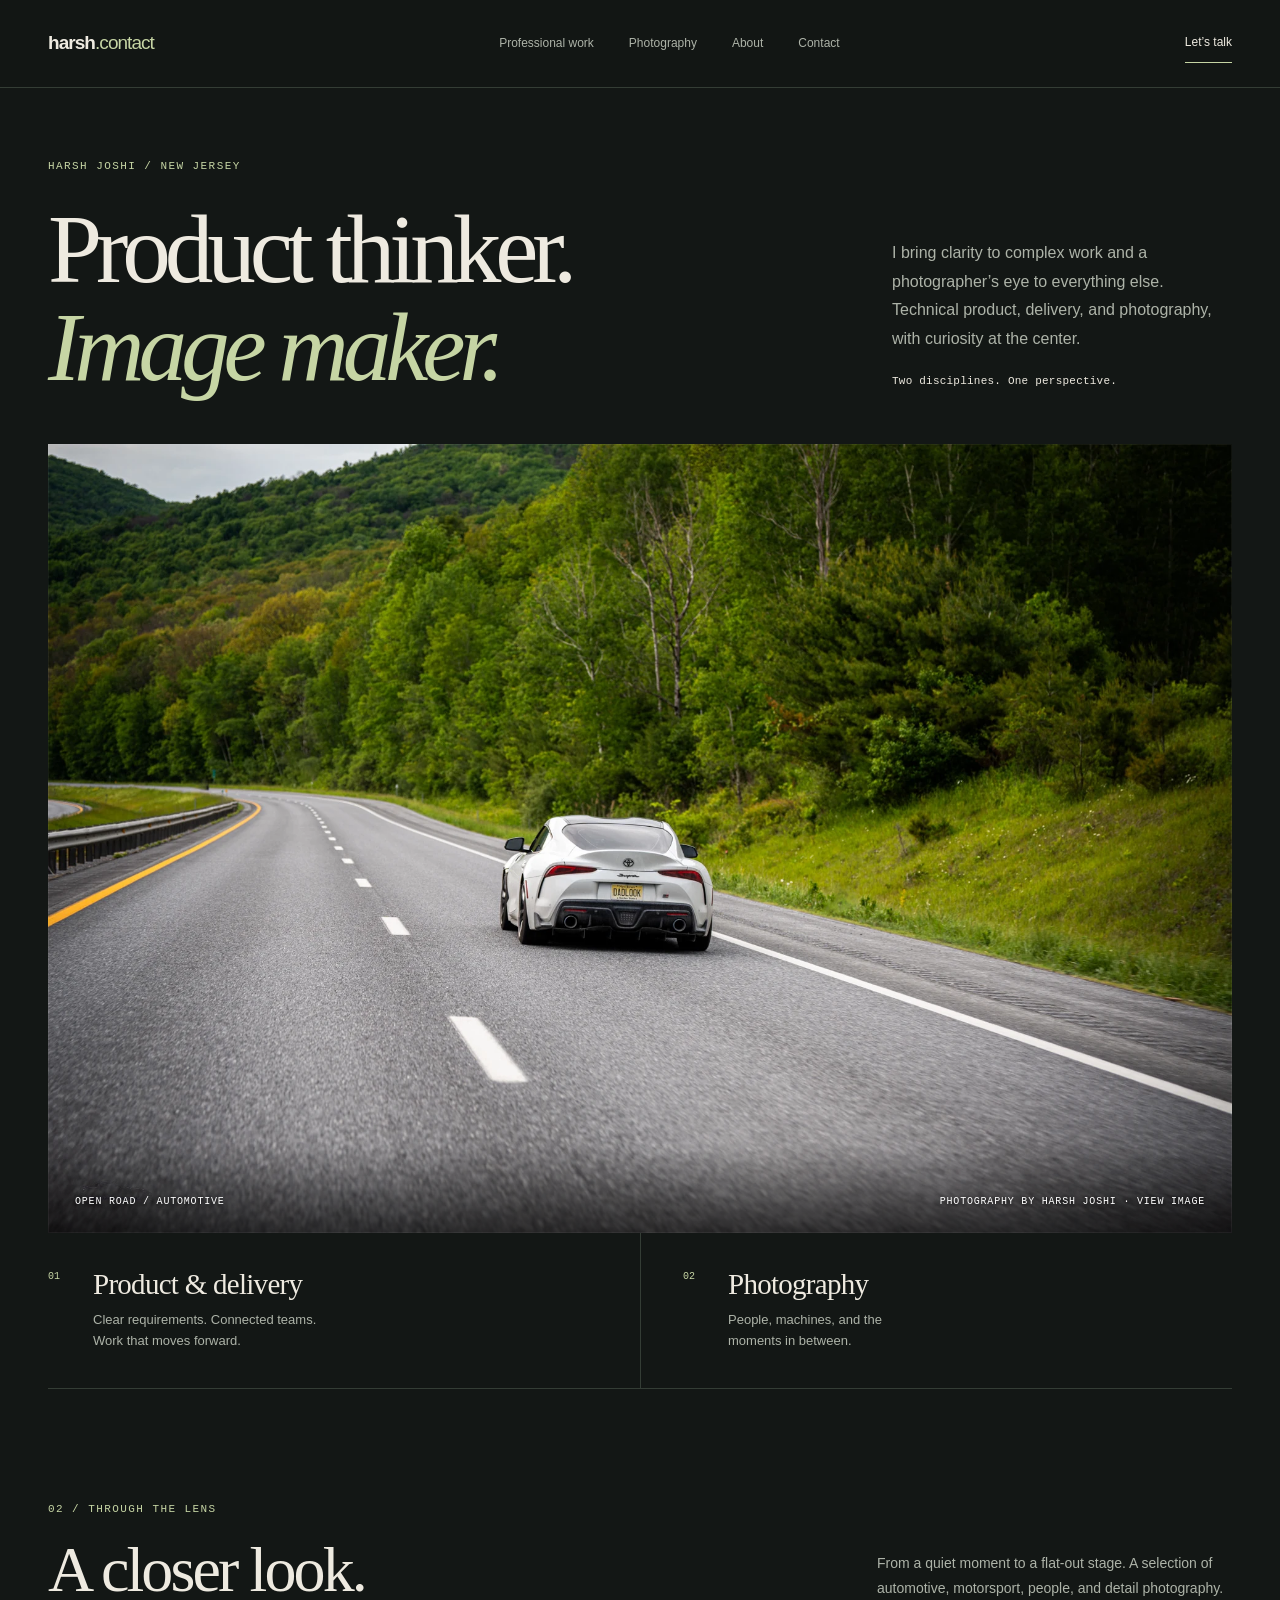
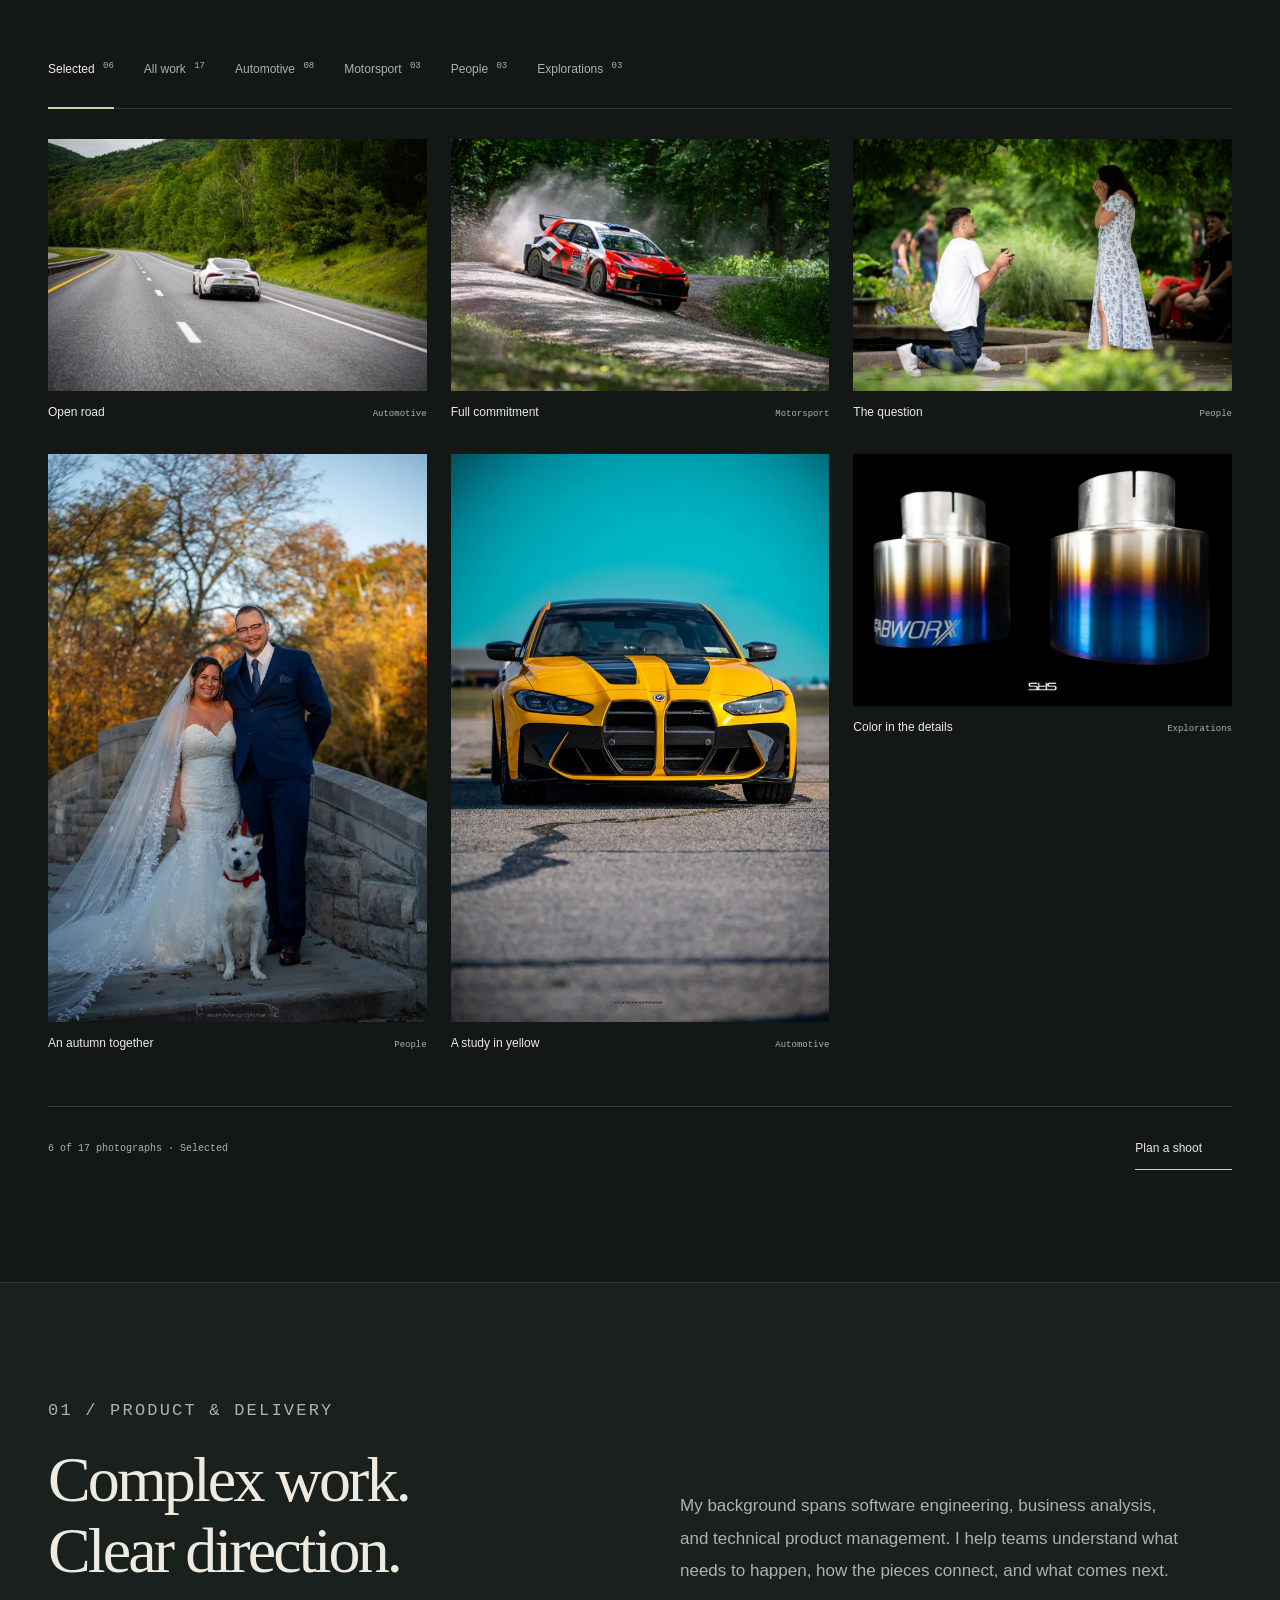
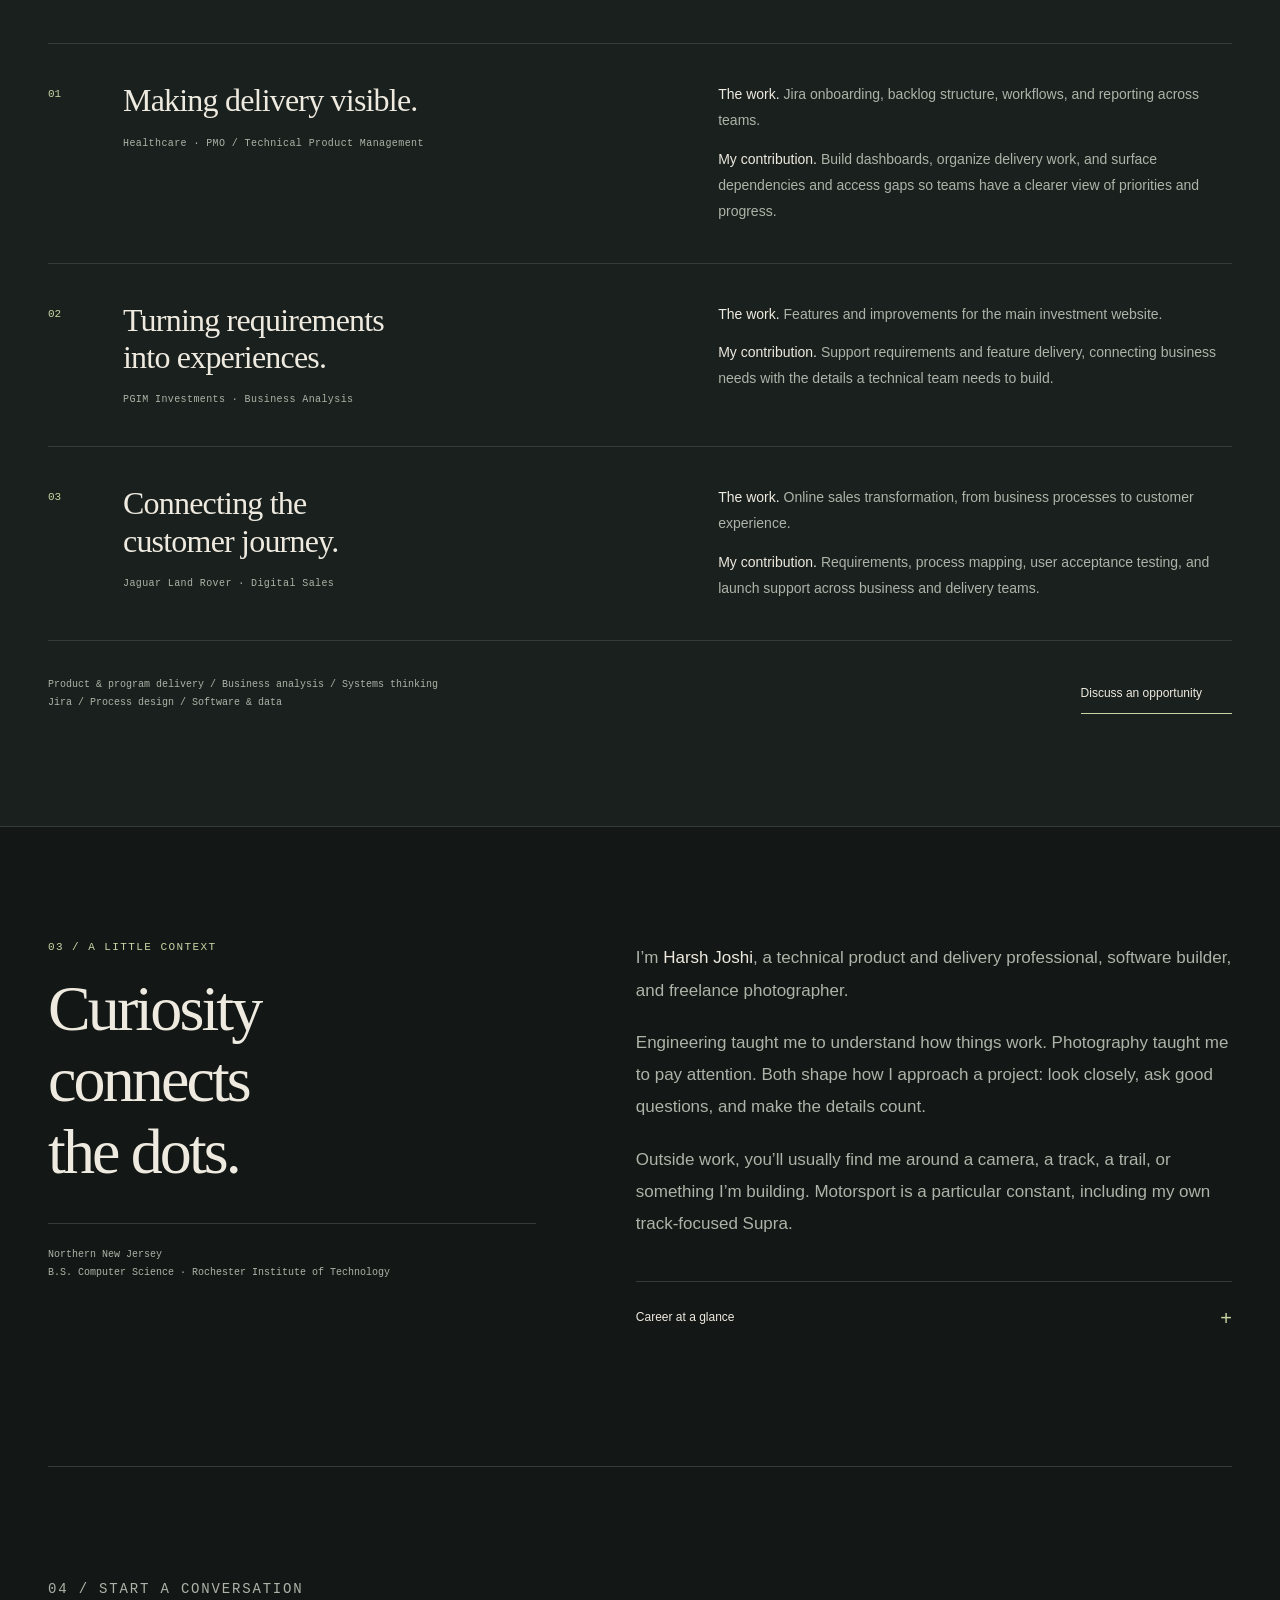
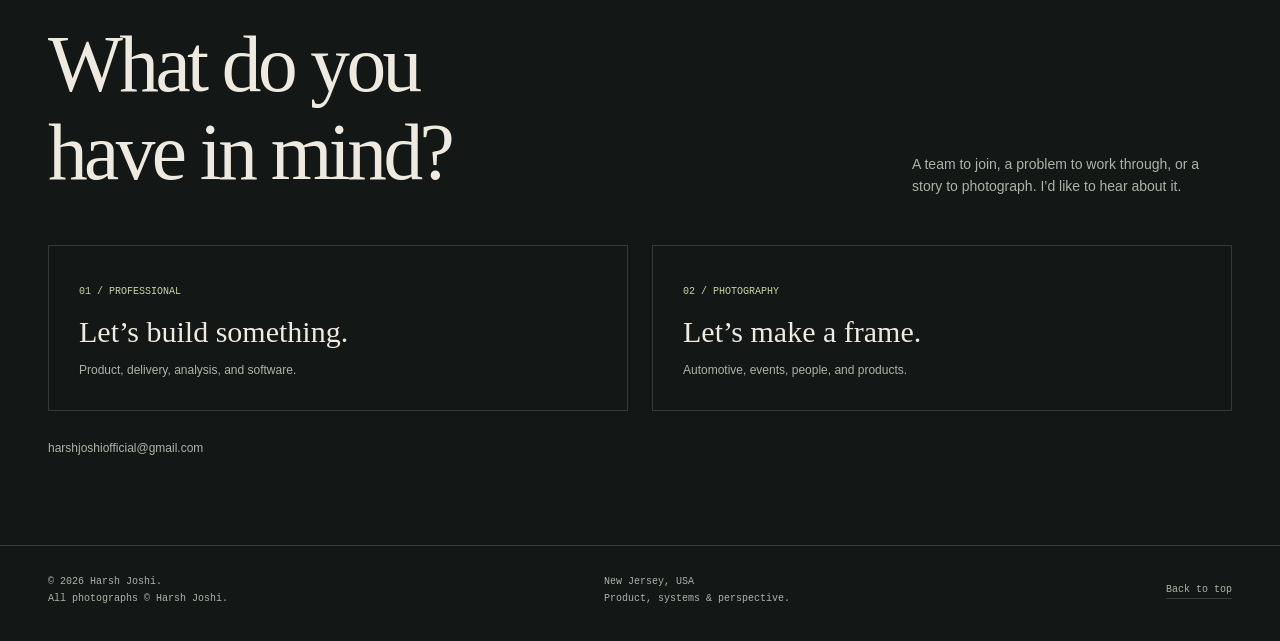
==== commit fe52e3b8: "Replace emoji-style arrows with text-safe icons" ====
--- a/index.html
+++ b/index.html
@@ -27,7 +27,7 @@
       <nav class="site-nav" id="site-nav" aria-label="Main navigation">
         <a href="#work">Professional work</a><a href="#photography">Photography</a><a href="#about">About</a><a href="#contact">Contact</a>
       </nav>
-      <a class="nav-contact" href="mailto:harshjoshiofficial@gmail.com">Let’s talk <span aria-hidden="true">↗</span></a>
+      <a class="nav-contact" href="mailto:harshjoshiofficial@gmail.com">Let’s talk <span class="arrow" aria-hidden="true"></span></a>
     </div>
   </header>
   <main id="main">
@@ -39,11 +39,11 @@
       </div>
       <figure class="hero-photo">
         <a href="assets/photos/open-road-full.webp" aria-label="View Open road photograph"><img src="assets/photos/open-road-full.webp" srcset="assets/photos/open-road-thumb.webp 960w, assets/photos/open-road-full.webp 1920w" sizes="(min-width:1416px) 1320px, 100vw" width="1920" height="1280" alt="A white Toyota Supra driving along a winding road surrounded by green hills." fetchpriority="high" decoding="async"></a>
-        <figcaption class="hero-photo-caption"><span>Open road / Automotive</span><span>Photography by Harsh Joshi · View image ↗</span></figcaption>
+        <figcaption class="hero-photo-caption"><span>Open road / Automotive</span><span>Photography by Harsh Joshi · View image</span></figcaption>
       </figure>
       <div class="paths">
-        <a class="path" href="#work"><span class="path-number">01</span><div><h2>Product &amp; delivery</h2><p>Clear requirements. Connected teams.<br>Work that moves forward.</p></div><span class="arrow" aria-hidden="true">↗</span></a>
-        <a class="path" href="#photography"><span class="path-number">02</span><div><h2>Photography</h2><p>People, machines, and the<br>moments in between.</p></div><span class="arrow" aria-hidden="true">↗</span></a>
+        <a class="path" href="#work"><span class="path-number">01</span><div><h2>Product &amp; delivery</h2><p>Clear requirements. Connected teams.<br>Work that moves forward.</p></div><span class="arrow" aria-hidden="true"></span></a>
+        <a class="path" href="#photography"><span class="path-number">02</span><div><h2>Photography</h2><p>People, machines, and the<br>moments in between.</p></div><span class="arrow" aria-hidden="true"></span></a>
       </div>
     </section>
     <section class="section wrap" id="photography" aria-labelledby="photography-title">
@@ -163,7 +163,7 @@
         </figure>
         <!-- GALLERY_END -->
       </div>
-      <div class="gallery-bottom"><p id="gallery-status" role="status" aria-live="polite">17 photographs · All work</p><a class="text-link" href="mailto:harshjoshiofficial@gmail.com?subject=Photography%20inquiry">Plan a shoot <span class="arrow" aria-hidden="true">↗</span></a></div>
+      <div class="gallery-bottom"><p id="gallery-status" role="status" aria-live="polite">17 photographs · All work</p><a class="text-link" href="mailto:harshjoshiofficial@gmail.com?subject=Photography%20inquiry">Plan a shoot <span class="arrow" aria-hidden="true"></span></a></div>
     </section>
     <section class="section work-section" id="work" aria-labelledby="work-title">
       <div class="wrap">
@@ -173,7 +173,7 @@
           <article class="work-item"><span class="work-number">02</span><div><h3>Turning requirements<br>into experiences.</h3><p class="context">PGIM Investments · Business Analysis</p></div><div class="work-details"><p><strong>The work.</strong> Features and improvements for the main investment website.</p><p><strong>My contribution.</strong> Support requirements and feature delivery, connecting business needs with the details a technical team needs to build.</p></div></article>
           <article class="work-item"><span class="work-number">03</span><div><h3>Connecting the<br>customer journey.</h3><p class="context">Jaguar Land Rover · Digital Sales</p></div><div class="work-details"><p><strong>The work.</strong> Online sales transformation, from business processes to customer experience.</p><p><strong>My contribution.</strong> Requirements, process mapping, user acceptance testing, and launch support across business and delivery teams.</p></div></article>
         </div>
-        <div class="work-footer"><p class="capabilities">Product &amp; program delivery / Business analysis / Systems thinking<br>Jira / Process design / Software &amp; data</p><a class="text-link" href="mailto:harshjoshiofficial@gmail.com?subject=Professional%20opportunity">Discuss an opportunity <span class="arrow" aria-hidden="true">↗</span></a></div>
+        <div class="work-footer"><p class="capabilities">Product &amp; program delivery / Business analysis / Systems thinking<br>Jira / Process design / Software &amp; data</p><a class="text-link" href="mailto:harshjoshiofficial@gmail.com?subject=Professional%20opportunity">Discuss an opportunity <span class="arrow" aria-hidden="true"></span></a></div>
       </div>
     </section>
     <section class="section wrap about" id="about" aria-labelledby="about-title">
@@ -190,16 +190,16 @@
     <section class="section contact wrap" id="contact" aria-labelledby="contact-title">
       <div class="contact-top"><div><p class="eyebrow">04 / Start a conversation</p><h2 class="section-title" id="contact-title">What do you<br>have in mind?</h2></div><p>A team to join, a problem to work through, or a story to photograph. I’d like to hear about it.</p></div>
       <div class="contact-options">
-        <a class="contact-option" href="mailto:harshjoshiofficial@gmail.com?subject=Professional%20opportunity"><div><small>01 / PROFESSIONAL</small><h3>Let’s build something.</h3><p>Product, delivery, analysis, and software.</p></div><span class="arrow" aria-hidden="true">↗</span></a>
-        <a class="contact-option" href="mailto:harshjoshiofficial@gmail.com?subject=Photography%20inquiry"><div><small>02 / PHOTOGRAPHY</small><h3>Let’s make a frame.</h3><p>Automotive, events, people, and products.</p></div><span class="arrow" aria-hidden="true">↗</span></a>
+        <a class="contact-option" href="mailto:harshjoshiofficial@gmail.com?subject=Professional%20opportunity"><div><small>01 / PROFESSIONAL</small><h3>Let’s build something.</h3><p>Product, delivery, analysis, and software.</p></div><span class="arrow" aria-hidden="true"></span></a>
+        <a class="contact-option" href="mailto:harshjoshiofficial@gmail.com?subject=Photography%20inquiry"><div><small>02 / PHOTOGRAPHY</small><h3>Let’s make a frame.</h3><p>Automotive, events, people, and products.</p></div><span class="arrow" aria-hidden="true"></span></a>
       </div>
       <a class="email" href="mailto:harshjoshiofficial@gmail.com">harshjoshiofficial@gmail.com</a>
     </section>
   </main>
-  <footer class="site-footer"><div class="wrap footer-inner"><span>© <span id="year">2026</span> Harsh Joshi.<br>All photographs © Harsh Joshi.</span><span>New Jersey, USA<br>Product, systems &amp; perspective.</span><a href="#top">Back to top ↑</a></div></footer>
+  <footer class="site-footer"><div class="wrap footer-inner"><span>© <span id="year">2026</span> Harsh Joshi.<br>All photographs © Harsh Joshi.</span><span>New Jersey, USA<br>Product, systems &amp; perspective.</span><a href="#top">Back to top</a></div></footer>
   <dialog class="lightbox" id="lightbox" aria-labelledby="viewer-title" aria-describedby="viewer-caption">
     <div class="viewer-header"><p class="eyebrow">Harsh Joshi / Photography</p><button class="viewer-close" type="button" aria-label="Close photo viewer">Close <span aria-hidden="true">×</span></button></div>
-    <div class="viewer-stage"><img id="viewer-image" alt=""><button class="viewer-nav viewer-prev" type="button" aria-label="Previous photograph">←</button><button class="viewer-nav viewer-next" type="button" aria-label="Next photograph">→</button><p class="viewer-status" id="viewer-status" role="status" hidden></p></div>
+    <div class="viewer-stage"><img id="viewer-image" alt=""><button class="viewer-nav viewer-prev" type="button" aria-label="Previous photograph">‹</button><button class="viewer-nav viewer-next" type="button" aria-label="Next photograph">›</button><p class="viewer-status" id="viewer-status" role="status" hidden></p></div>
     <div class="viewer-footer"><div><h2 id="viewer-title"></h2><p id="viewer-caption"></p></div><p class="viewer-count" id="viewer-count" aria-live="polite"></p></div>
   </dialog>
 </body>
